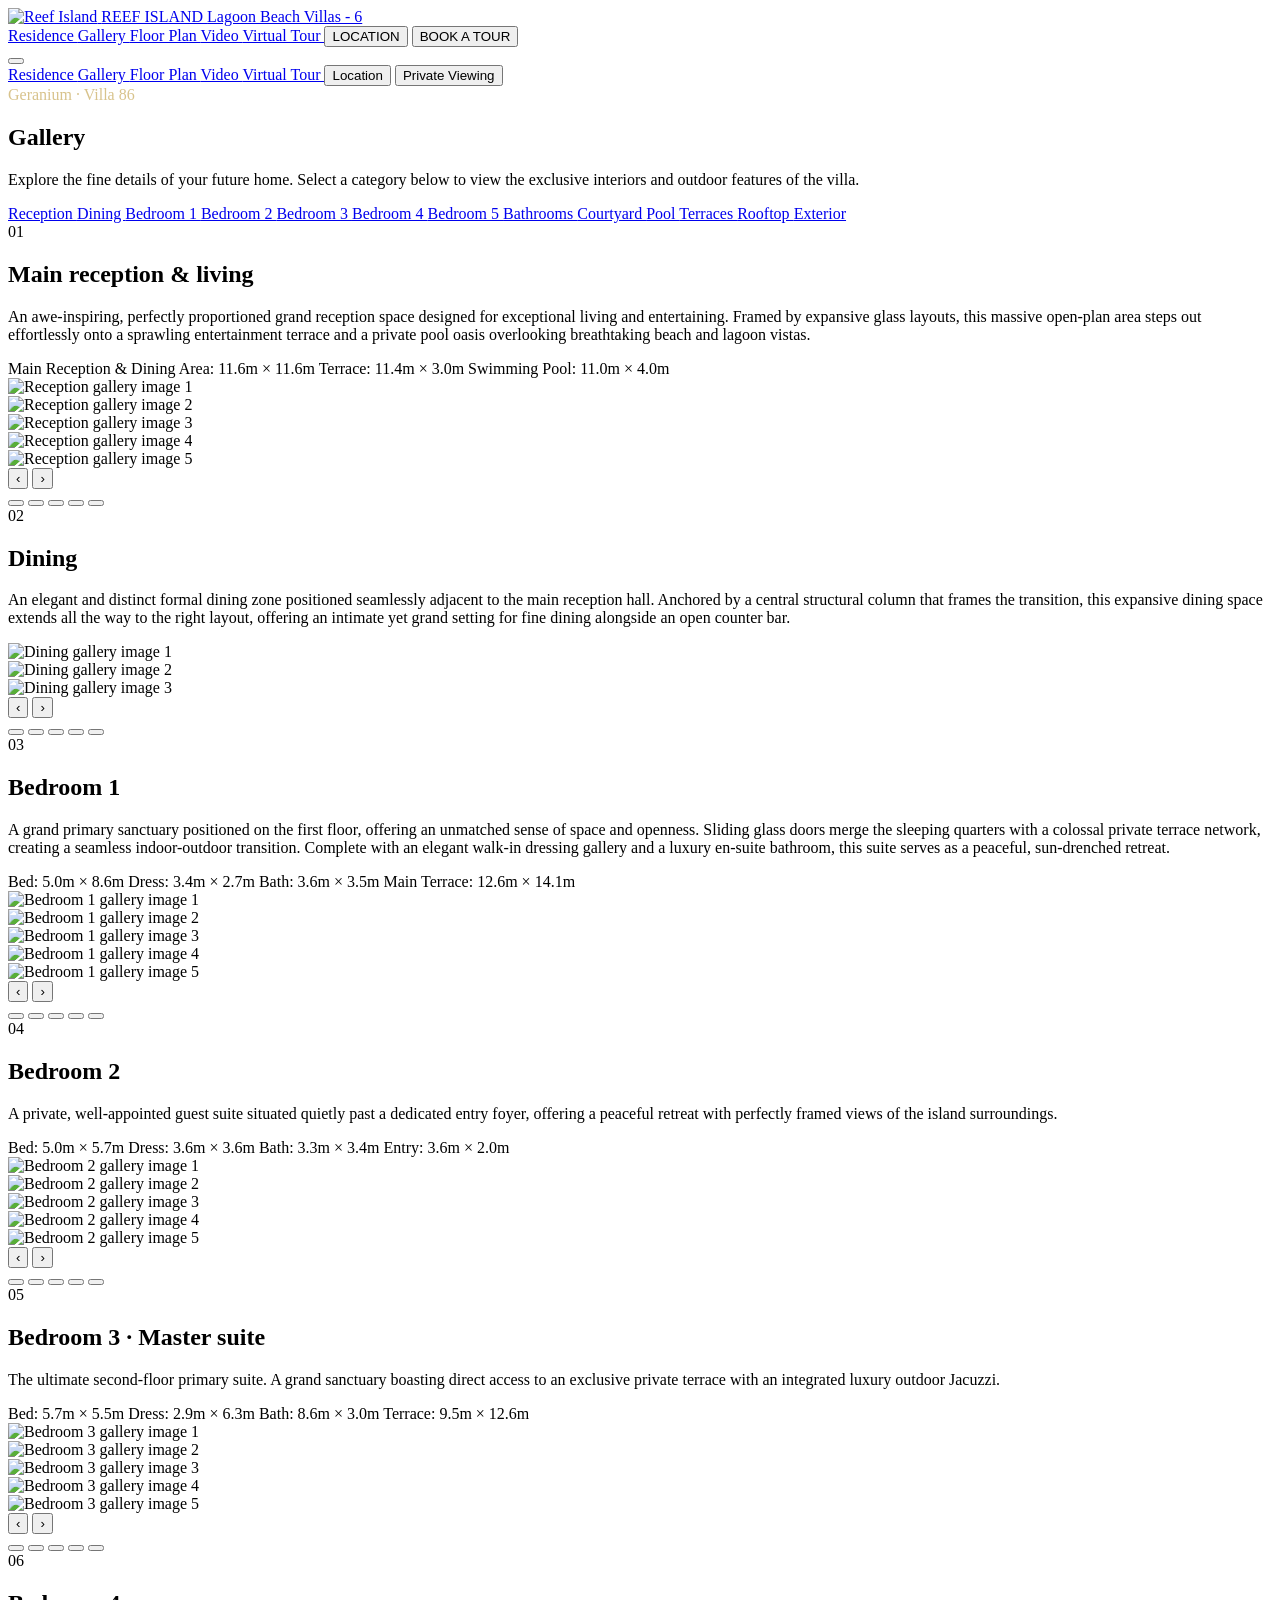
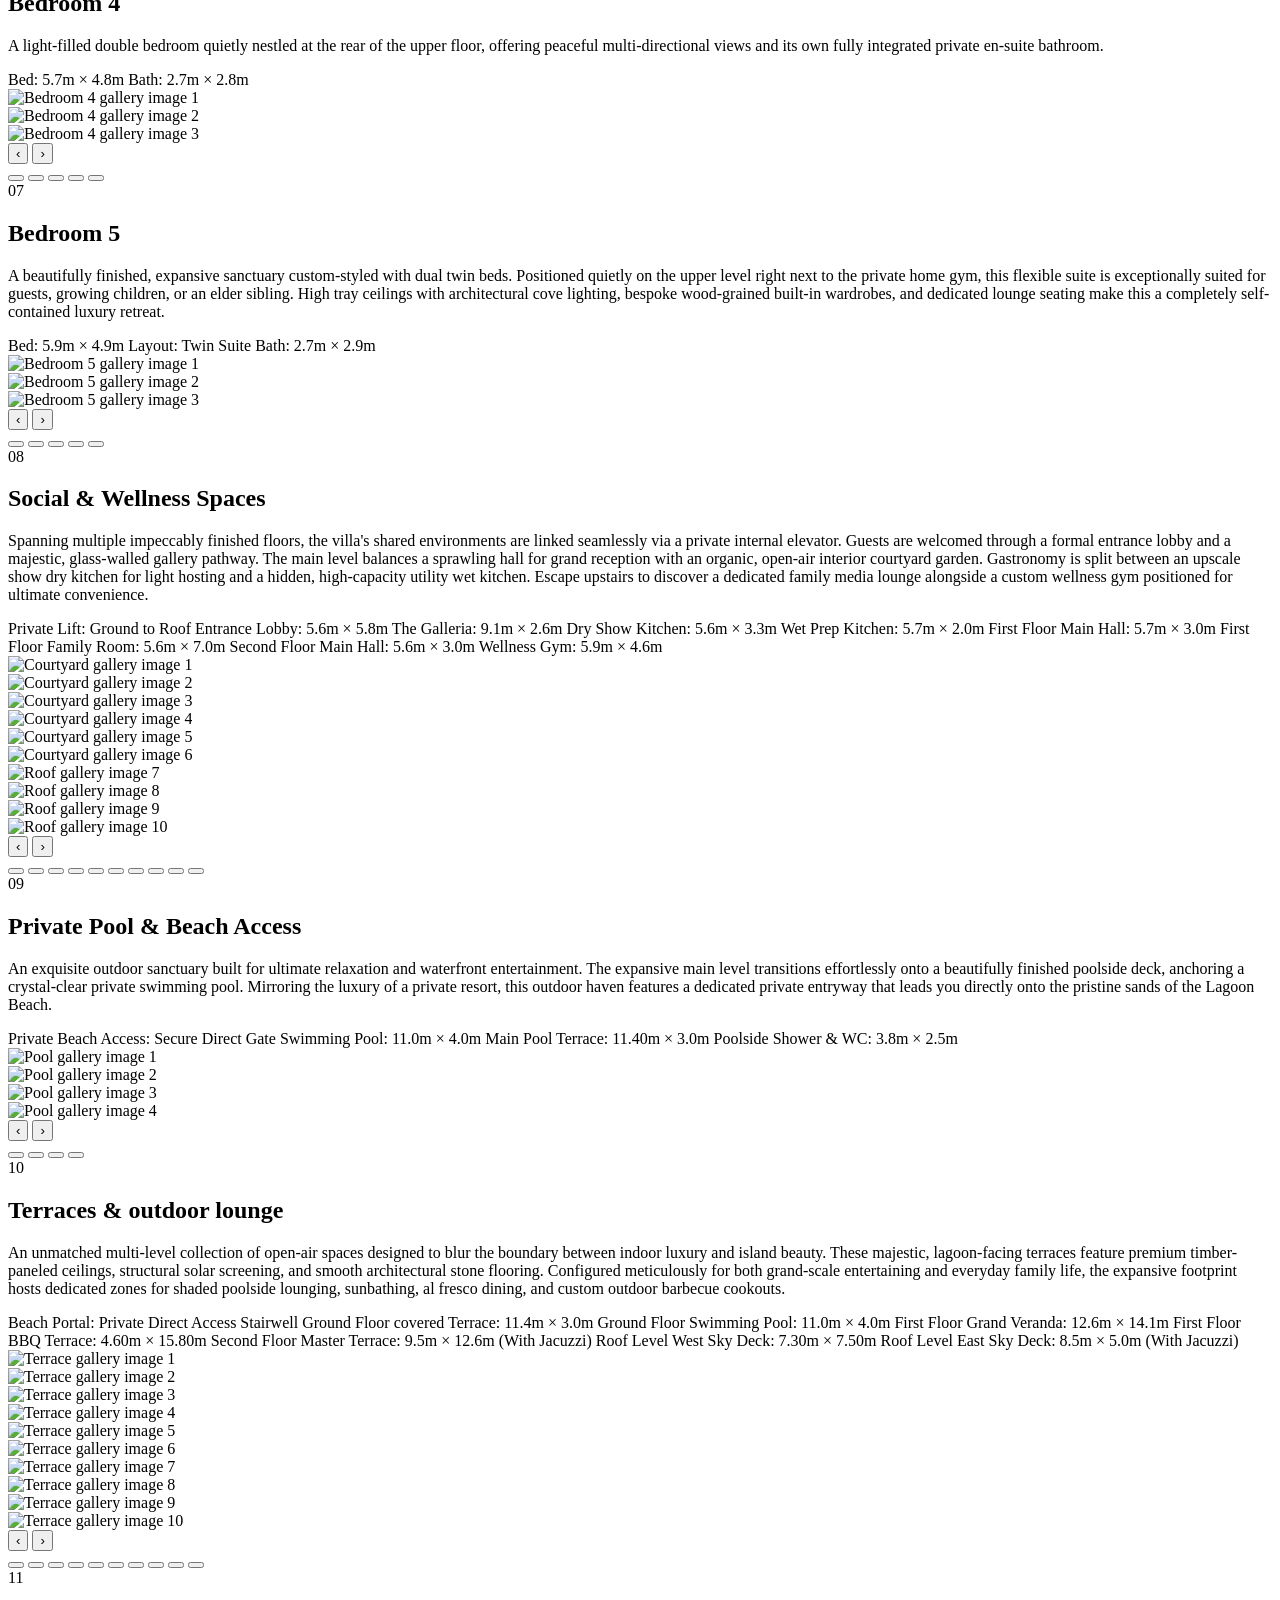
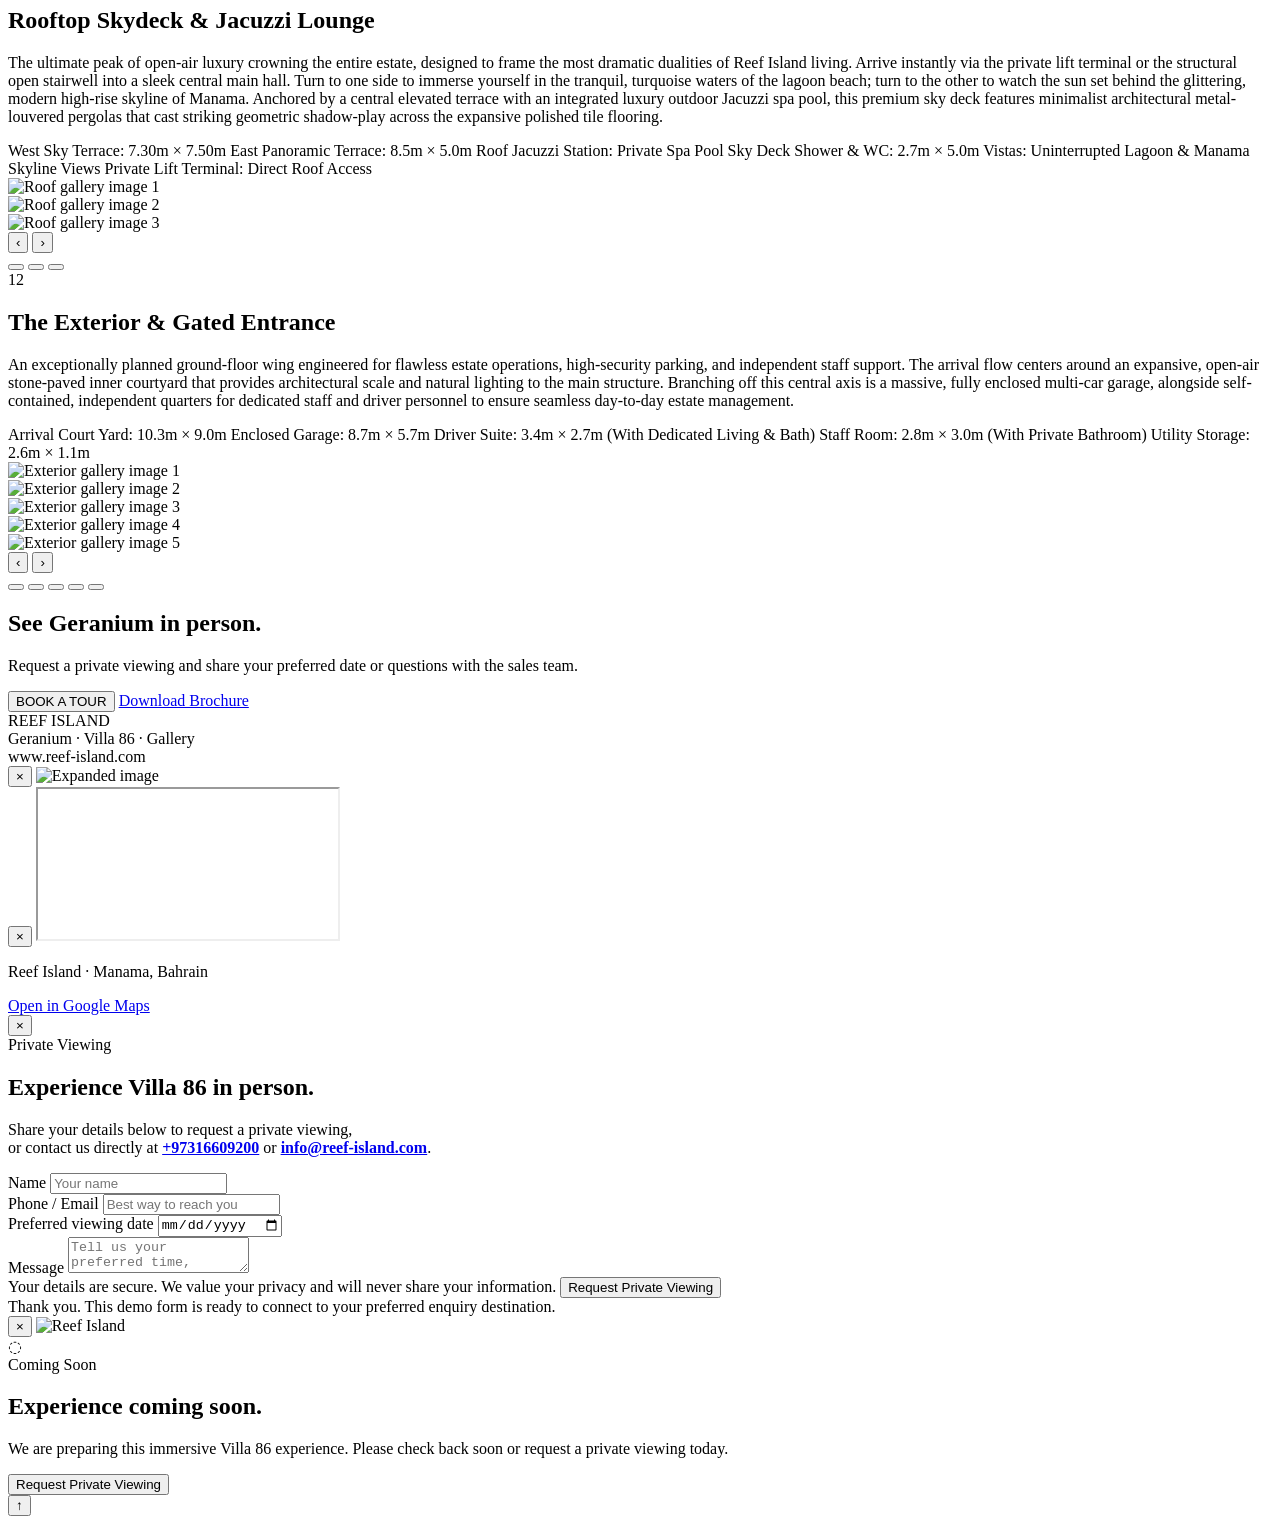
==== gallery.html @ 350c2002 "Add files via upload" ====
<!DOCTYPE html>
<html lang="en">
 <head>
  <meta charset="utf-8"/>
  <meta content="width=device-width,initial-scale=1" name="viewport"/>
  <title>
   Gallery · Geranium Villa 86
  </title>
  <meta content="Area-by-area gallery for Geranium Villa 86 at Reef Island." name="description"/>
  <link href="assets/css/styles.css" rel="stylesheet"/>
 </head>
 <body>
  <header class="nav scrolled">
   <div class="shell nav-inner">
    <a class="brand" href="index.html">
     <span class="brand-logo-wrap">
      <img alt="Reef Island" class="brand-logo" src="assets/images/reef-island-logo.png"/>
     </span>
     <span class="brand-copy">
      <span class="brand-mark">
       REEF ISLAND
      </span>
      <span class="brand-sub">
       Lagoon Beach Villas - 6
      </span>
     </span>
    </a>
    <nav class="links">
     <a class="nav-link hide-tablet" href="index.html#residence">
      Residence
     </a>
     <a class="nav-link" href="gallery.html">
      Gallery
     </a>
     <a class="nav-link hide-tablet" href="index.html#floorplans">
      Floor Plan
     </a>
     <a class="nav-link hide-mobile" data-coming-soon="" data-feature="Video" href="#">
      Video
     </a>
     <a class="nav-link hide-mobile" data-coming-soon="" data-feature="Virtual Tour" href="#">
      Virtual Tour
     </a>
     <button class="nav-link hide-tablet" data-map-open="">
     LOCATION
     </button>
     <button class="nav-cta" data-contact-open="">
      BOOK A TOUR
     </button>
    </nav>
    <button aria-controls="mobileMenu" aria-expanded="false" aria-label="Open navigation menu" class="menu-toggle" type="button">
     <span>
     </span>
     <span>
     </span>
     <span>
     </span>
    </button>
   </div>
   <div aria-hidden="true" class="mobile-menu" id="mobileMenu">
    <div class="shell mobile-menu-inner">
     <a class="mobile-menu-link" href="index.html#residence">
      Residence
     </a>
     <a class="mobile-menu-link" href="gallery.html">
      Gallery
     </a>
     <a class="mobile-menu-link" href="index.html#floorplans">
      Floor Plan
     </a>
     <a class="mobile-menu-link" data-coming-soon="" data-feature="Video" href="#">
      Video
     </a>
     <a class="mobile-menu-link" data-coming-soon="" data-feature="Virtual Tour" href="#">
      Virtual Tour
     </a>
     <button class="mobile-menu-link" data-map-open="" type="button">
      Location
     </button>
     <button class="mobile-menu-cta" data-contact-open="" type="button">
      Private Viewing
     </button> 
    </div>
   </div>
  </header>
  <main>
   <section class="subhero">
    <div class="shell">
     <div class="kicker" style="color:#d8c38c">
      Geranium · Villa 86
     </div>
     <h1>
      Gallery
     </h1>
     <p>
      Explore the fine details of your future home. Select a category below to view the exclusive interiors and outdoor features of the villa.
     </p>
     <div class="jump">
      <a href="#reception">
       Reception
      </a>
      <a href="#dining">
       Dining
      </a>
      <a href="#bedroom-1">
       Bedroom 1
      </a>
      <a href="#bedroom-2">
       Bedroom 2
      </a>
      <a href="#bedroom-3">
       Bedroom 3
      </a>
      <a href="#bedroom-4">
       Bedroom 4
      </a>
      <a href="#bedroom-5">
       Bedroom 5
      </a>
      <a href="#bathroom">
       Bathrooms
      </a>
      <a href="#courtyard">
       Courtyard
      </a>
      <a href="#pool">
       Pool
      </a>
      <a href="#terrace">
       Terraces
      </a>
      <a href="#roof">
       Rooftop
      </a>
      <a href="#exterior">
       Exterior
      </a>
     
     </div>
    </div>
   </section>
   <section class="area" id="reception">
    <div class="shell">
     <div class="area-head reveal">
      <div class="area-index">
       01
      </div>
      <div>
       <h2>
        Main reception &amp; living
       </h2>
       <p>
 An awe-inspiring, perfectly proportioned grand reception space designed for exceptional living and entertaining. Framed by expansive glass layouts, this massive open-plan area steps out effortlessly onto a sprawling entertainment terrace and a private pool oasis overlooking breathtaking beach and lagoon vistas.
      </p>
      <div class="jump2">
  <a>Main Reception & Dining Area: 11.6m × 11.6m</a>
  <a>Terrace: 11.4m × 3.0m</a>
  <a>Swimming Pool: 11.0m × 4.0m</a>
</div>
      </div>
     </div>
     <div class="gallery-slider image-slider reveal" data-autoplay="false" data-slider="">
      <div class="gallery-slider-track slider-track">
       <div class="gallery-slide slide">
        <img alt="Reception gallery image 1" data-lightbox="true" loading="lazy" src="assets/images/RL5.JPG"/>
       </div>
       <div class="gallery-slide slide">
        <img alt="Reception gallery image 2" data-lightbox="true" loading="lazy" src="assets/images/RL4.JPG"/>
       </div>
       <div class="gallery-slide slide">
        <img alt="Reception gallery image 3" data-lightbox="true" loading="lazy" src="assets/images/rec1.JPG"/>
       </div>
       <div class="gallery-slide slide">
        <img alt="Reception gallery image 4" data-lightbox="true" loading="lazy" src="assets/images/rec2.JPG"/>
       </div>
       <div class="gallery-slide slide">
        <img alt="Reception gallery image 5" data-lightbox="true" loading="lazy" src="assets/images/pool_1.JPG"/>
       </div>
      </div>
      <button aria-label="Previous image" class="slider-arrow prev" data-slider-prev="" type="button">
       ‹
      </button>
      <button aria-label="Next image" class="slider-arrow next" data-slider-next="" type="button">
       ›
      </button>
      <div class="slider-controls gallery-dots" data-slider-dots="">
       <button aria-label="Image 1" class="dot active" type="button">
       </button>
       <button aria-label="Image 2" class="dot" type="button">
       </button>
       <button aria-label="Image 3" class="dot" type="button">
       </button>
       <button aria-label="Image 4" class="dot" type="button">
       </button>
       <button aria-label="Image 5" class="dot" type="button">
       </button>
      </div>
     </div>
    </div>
   </section>
   <section class="area" id="dining">
    <div class="shell">
     <div class="area-head reveal">
      <div class="area-index">
       02
      </div>
      <div>
       <h2>
        Dining
       </h2>
       <p>
An elegant and distinct formal dining zone positioned seamlessly adjacent to the main reception hall. Anchored by a central structural column that frames the transition, this expansive dining space extends all the way to the right layout, offering an intimate yet grand setting for fine dining alongside an open counter bar.
      </p>
      </div>
     </div>
     <div class="gallery-slider image-slider reveal" data-autoplay="false" data-slider="">
      <div class="gallery-slider-track slider-track">
       <div class="gallery-slide slide">
        <img alt="Dining gallery image 1" data-lightbox="true" loading="lazy" src="assets/images/dining1.JPG"/>
       </div>
       <div class="gallery-slide slide">
        <img alt="Dining gallery image 2" data-lightbox="true" loading="lazy" src="assets/images/dining2.JPG"/>
       </div>
       <div class="gallery-slide slide">
        <img alt="Dining gallery image 3" data-lightbox="true" loading="lazy" src="assets/images/dining3.JPG"/>
       </div>
      
      </div>
      <button aria-label="Previous image" class="slider-arrow prev" data-slider-prev="" type="button">
       ‹
      </button>
      <button aria-label="Next image" class="slider-arrow next" data-slider-next="" type="button">
       ›
      </button>
      <div class="slider-controls gallery-dots" data-slider-dots="">
       <button aria-label="Image 1" class="dot active" type="button">
       </button>
       <button aria-label="Image 2" class="dot" type="button">
       </button>
       <button aria-label="Image 3" class="dot" type="button">
       </button>
       <button aria-label="Image 4" class="dot" type="button">
       </button>
       <button aria-label="Image 5" class="dot" type="button">
       </button>
      </div>
     </div>
    </div>
   </section>
   <section class="area" id="bedroom-1">
    <div class="shell">
     <div class="area-head reveal">
      <div class="area-index">
       03
      </div>
      <div>
       <h2>
        Bedroom 1
       </h2>
       <p>
A grand primary sanctuary positioned on the first floor, offering an unmatched sense of space and openness. Sliding glass doors merge the sleeping quarters with a colossal private terrace network, creating a seamless indoor-outdoor transition. Complete with an elegant walk-in dressing gallery and a luxury en-suite bathroom, this suite serves as a peaceful, sun-drenched retreat.
      </p>
      <div class="jump2">
  <a>Bed: 5.0m × 8.6m</a>
  <a>Dress: 3.4m × 2.7m</a>
  <a>Bath: 3.6m × 3.5m</a>
  <a>Main Terrace: 12.6m × 14.1m</a>
</div>
      </div>
     </div>
     <div class="gallery-slider image-slider reveal" data-autoplay="false" data-slider="">
      <div class="gallery-slider-track slider-track">
       <div class="gallery-slide slide">
        <img alt="Bedroom 1 gallery image 1" data-lightbox="true" loading="lazy" src="assets/images/bedroom01_6.JPG"/>
       </div>
       <div class="gallery-slide slide">
        <img alt="Bedroom 1 gallery image 2" data-lightbox="true" loading="lazy" src="assets/images/bedroom01_2.JPG"/>
       </div>
       <div class="gallery-slide slide">
        <img alt="Bedroom 1 gallery image 3" data-lightbox="true" loading="lazy" src="assets/images/bedroom01_3.JPG"/>
       </div>
       <div class="gallery-slide slide">
        <img alt="Bedroom 1 gallery image 4" data-lightbox="true" loading="lazy" src="assets/images/bedroom01_4.JPG"/>
       </div>
       <div class="gallery-slide slide">
        <img alt="Bedroom 1 gallery image 5" data-lightbox="true" loading="lazy" src="assets/images/bedroom01_5.JPG"/>
       </div>
      </div>
      <button aria-label="Previous image" class="slider-arrow prev" data-slider-prev="" type="button">
       ‹
      </button>
      <button aria-label="Next image" class="slider-arrow next" data-slider-next="" type="button">
       ›
      </button>
      <div class="slider-controls gallery-dots" data-slider-dots="">
       <button aria-label="Image 1" class="dot active" type="button">
       </button>
       <button aria-label="Image 2" class="dot" type="button">
       </button>
       <button aria-label="Image 3" class="dot" type="button">
       </button>
       <button aria-label="Image 4" class="dot" type="button">
       </button>
       <button aria-label="Image 5" class="dot" type="button">
       </button>
      </div>
     </div>
     <div class="note">
      <!--Gallery uses selected Villa 86 brochure photography; some images are representative of the area.-->
     </div>
    </div>
   </section>
<section class="area" id="bedroom-2">
  <div class="shell">

    <div class="area-head reveal">
      <div class="area-index">
        04
      </div>

      <div>
        <h2>Bedroom 2</h2>

        <p>
          A private, well-appointed guest suite situated quietly past a dedicated
          entry foyer, offering a peaceful retreat with perfectly framed views of
          the island surroundings.
        </p>

        <div class="jump2">
          <a>Bed: 5.0m × 5.7m</a>
          <a>Dress: 3.6m × 3.6m</a>
          <a>Bath: 3.3m × 3.4m</a>
          <a>Entry: 3.6m × 2.0m</a>
        </div>
      </div>
    </div>

    <div
      class="gallery-slider image-slider reveal"
      data-autoplay="false"
      data-slider=""
    >
      <div class="gallery-slider-track slider-track">

        <div class="gallery-slide slide">
          <img
            alt="Bedroom 2 gallery image 1"
            data-lightbox="true"
            loading="lazy"
            src="assets/images/bedroom02_2.JPG"
          />
        </div>

        <div class="gallery-slide slide">
          <img
            alt="Bedroom 2 gallery image 2"
            data-lightbox="true"
            loading="lazy"
            src="assets/images/bedroom02_3.JPG"
          />
        </div>

        <div class="gallery-slide slide">
          <img
            alt="Bedroom 2 gallery image 3"
            data-lightbox="true"
            loading="lazy"
            src="assets/images/bedroom02_1.JPG"
          />
        </div>

        <div class="gallery-slide slide">
          <img
            alt="Bedroom 2 gallery image 4"
            data-lightbox="true"
            loading="lazy"
            src="assets/images/bedroom02_4.JPG"
          />
        </div>

        <div class="gallery-slide slide">
          <img
            alt="Bedroom 2 gallery image 5"
            data-lightbox="true"
            loading="lazy"
            src="assets/images/bedroom02_5.JPG"
          />
        </div>

      </div>

      <button
        aria-label="Previous image"
        class="slider-arrow prev"
        data-slider-prev=""
        type="button"
      >
        ‹
      </button>

      <button
        aria-label="Next image"
        class="slider-arrow next"
        data-slider-next=""
        type="button"
      >
        ›
      </button>

      <div class="slider-controls gallery-dots" data-slider-dots="">
        <button aria-label="Image 1" class="dot active" type="button"></button>
        <button aria-label="Image 2" class="dot" type="button"></button>
        <button aria-label="Image 3" class="dot" type="button"></button>
        <button aria-label="Image 4" class="dot" type="button"></button>
        <button aria-label="Image 5" class="dot" type="button"></button>
      </div>
    </div>

    <div class="note">
      <!-- Gallery uses selected Villa 86 brochure photography; some images are representative of the area. -->
    </div>

  </div>
</section>
   <section class="area" id="bedroom-3">
    <div class="shell">
     <div class="area-head reveal">
      <div class="area-index">
       05
      </div>
      <div>
       <h2>
        Bedroom 3 · Master suite
       </h2>
       <p>
        The ultimate second-floor primary suite. A grand sanctuary boasting direct access to an exclusive private terrace with an integrated luxury outdoor Jacuzzi.
       </p>
       <div class="jump2">
  <a>Bed: 5.7m × 5.5m</a>
  <a>Dress: 2.9m × 6.3m</a>
  <a>Bath: 8.6m × 3.0m</a>
  <a>Terrace: 9.5m × 12.6m</a>
</div>
      </div>
     </div>
     <div class="gallery-slider image-slider reveal" data-autoplay="false" data-slider="">
      <div class="gallery-slider-track slider-track">
       <div class="gallery-slide slide">
        <img alt="Bedroom 3 gallery image 1" data-lightbox="true" loading="lazy" src="assets/images/bedroom03_1.JPG"/>
       </div>
       <div class="gallery-slide slide">
        <img alt="Bedroom 3 gallery image 2" data-lightbox="true" loading="lazy" src="assets/images/bedroom03_2.JPG"/>
       </div>
       <div class="gallery-slide slide">
        <img alt="Bedroom 3 gallery image 3" data-lightbox="true" loading="lazy" src="assets/images/bedroom03_3.JPG"/>
       </div>
       <div class="gallery-slide slide">
        <img alt="Bedroom 3 gallery image 4" data-lightbox="true" loading="lazy" src="assets/images/bedroom03_4.JPG"/>
       </div>
       <div class="gallery-slide slide">
        <img alt="Bedroom 3 gallery image 5" data-lightbox="true" loading="lazy" src="assets/images/bedroom03_5.JPG"/>
       </div>
      </div>
      <button aria-label="Previous image" class="slider-arrow prev" data-slider-prev="" type="button">
       ‹
      </button>
      <button aria-label="Next image" class="slider-arrow next" data-slider-next="" type="button">
       ›
      </button>
      <div class="slider-controls gallery-dots" data-slider-dots="">
       <button aria-label="Image 1" class="dot active" type="button">
       </button>
       <button aria-label="Image 2" class="dot" type="button">
       </button>
       <button aria-label="Image 3" class="dot" type="button">
       </button>
       <button aria-label="Image 4" class="dot" type="button">
       </button>
       <button aria-label="Image 5" class="dot" type="button">
       </button>
      </div>
     </div>
    </div>
   </section>
   <section class="area" id="bedroom-4">
    <div class="shell">
     <div class="area-head reveal">
      <div class="area-index">
       06
      </div>
      <div>
       <h2>
        Bedroom 4
       </h2>
       <p>
A light-filled double bedroom quietly nestled at the rear of the upper floor, offering peaceful multi-directional views and its own fully integrated private en-suite bathroom.
       </p>
       <div class="jump2">
  <a>Bed: 5.7m × 4.8m</a>
  <a>Bath: 2.7m × 2.8m</a>
</div>

      </div>
     </div>
     <div class="gallery-slider image-slider reveal" data-autoplay="false" data-slider="">
      <div class="gallery-slider-track slider-track">
       <div class="gallery-slide slide">
        <img alt="Bedroom 4 gallery image 1" data-lightbox="true" loading="lazy" src="assets/images/bedroom04_1.JPG"/>
       </div>
       <div class="gallery-slide slide">
        <img alt="Bedroom 4 gallery image 2" data-lightbox="true" loading="lazy" src="assets/images/bedroom04_2.JPG"/>
       </div>
       <div class="gallery-slide slide">
        <img alt="Bedroom 4 gallery image 3" data-lightbox="true" loading="lazy" src="assets/images/bedroom04_3.JPG"/>
       </div>
      </div>
      <button aria-label="Previous image" class="slider-arrow prev" data-slider-prev="" type="button">
       ‹
      </button>
      <button aria-label="Next image" class="slider-arrow next" data-slider-next="" type="button">
       ›
      </button>
      <div class="slider-controls gallery-dots" data-slider-dots="">
       <button aria-label="Image 1" class="dot active" type="button">
       </button>
       <button aria-label="Image 2" class="dot" type="button">
       </button>
       <button aria-label="Image 3" class="dot" type="button">
       </button>
       <button aria-label="Image 4" class="dot" type="button">
       </button>
       <button aria-label="Image 5" class="dot" type="button">
       </button>
      </div>
     </div>
     <div class="note">
      <!-- Gallery uses selected Villa 86 brochure photography; some images are representative of the area. -->
     </div>
    </div>
   </section>
   <section class="area" id="bedroom-5">
    <div class="shell">
     <div class="area-head reveal">
      <div class="area-index">
       07
      </div>
      <div>
       <h2>
        Bedroom 5
       </h2>
       <p>
A beautifully finished, expansive sanctuary custom-styled with dual twin beds. Positioned quietly on the upper level right next to the private home gym, this flexible suite is exceptionally suited for guests, growing children, or an elder sibling. High tray ceilings with architectural cove lighting, bespoke wood-grained built-in wardrobes, and dedicated lounge seating make this a completely self-contained luxury retreat.
       </p>
 <div class="jump2">
  <a>Bed: 5.9m × 4.9m</a>
  <a>Layout: Twin Suite</a>
  <a>Bath: 2.7m × 2.9m</a>
</div>
      </div>
     </div>
     <div class="gallery-slider image-slider reveal" data-autoplay="false" data-slider="">
      <div class="gallery-slider-track slider-track">
       <div class="gallery-slide slide">
        <img alt="Bedroom 5 gallery image 1" data-lightbox="true" loading="lazy" src="assets/images/bedroom05_2.JPG"/>
       </div>
       <div class="gallery-slide slide">
        <img alt="Bedroom 5 gallery image 2" data-lightbox="true" loading="lazy" src="assets/images/bedroom05_3.JPG"/>
       </div>
       <div class="gallery-slide slide">
        <img alt="Bedroom 5 gallery image 3" data-lightbox="true" loading="lazy" src="assets/images/bedroom05_1.JPG"/>
       </div>
     
      </div>
      <button aria-label="Previous image" class="slider-arrow prev" data-slider-prev="" type="button">
       ‹
      </button>
      <button aria-label="Next image" class="slider-arrow next" data-slider-next="" type="button">
       ›
      </button>
      <div class="slider-controls gallery-dots" data-slider-dots="">
       <button aria-label="Image 1" class="dot active" type="button">
       </button>
       <button aria-label="Image 2" class="dot" type="button">
       </button>
       <button aria-label="Image 3" class="dot" type="button">
       </button>
       <button aria-label="Image 4" class="dot" type="button">
       </button>
       <button aria-label="Image 5" class="dot" type="button">
       </button>
      </div>
     </div>
     <div class="note">
     <!-- Gallery uses selected Villa 86 brochure photography; some images are representative of the area. -->
     </div>
    </div>
   </section>

   <section class="area" id="common-areas">
    <div class="shell">
     <div class="area-head reveal">
      <div class="area-index">
       08
      </div>
      <div>
       <h2>
        Social & Wellness Spaces
       </h2>
       <p>
    Spanning multiple impeccably finished floors, the villa's shared environments are linked seamlessly via a private internal elevator. Guests are welcomed through a formal entrance lobby and a majestic, glass-walled gallery pathway. The main level balances a sprawling hall for grand reception with an organic, open-air interior courtyard garden. Gastronomy is split between an upscale show dry kitchen for light hosting and a hidden, high-capacity utility wet kitchen. Escape upstairs to discover a dedicated family media lounge alongside a custom wellness gym positioned for ultimate convenience.
       </p>
        <div class="jump2">
    <a>Private Lift: Ground to Roof</a>
    <a>Entrance Lobby: 5.6m × 5.8m</a>
    <a>The Galleria: 9.1m × 2.6m</a>
    <a>Dry Show Kitchen: 5.6m × 3.3m</a>
    <a>Wet Prep Kitchen: 5.7m × 2.0m</a>
    <a>First Floor Main Hall: 5.7m × 3.0m</a>
    <a>First Floor Family Room: 5.6m × 7.0m</a>
    <a>Second Floor Main Hall: 5.6m × 3.0m</a>
    <a>Wellness Gym: 5.9m × 4.6m</a>
  </div>
      </div>
     </div>
     <div class="gallery-slider image-slider reveal" data-autoplay="false" data-slider="">
      <div class="gallery-slider-track slider-track">
       <div class="gallery-slide slide">
        <img alt="Courtyard gallery image 1" data-lightbox="true" loading="lazy" src="assets/images/entrance.JPG"/>
       </div>
       <div class="gallery-slide slide">
        <img alt="Courtyard gallery image 2" data-lightbox="true" loading="lazy" src="assets/images/lobby.JPG"/>
       </div>
       <div class="gallery-slide slide">
        <img alt="Courtyard gallery image 3" data-lightbox="true" loading="lazy" src="assets/images/galleria.JPG"/>
       </div>
       <div class="gallery-slide slide">
        <img alt="Courtyard gallery image 4" data-lightbox="true" loading="lazy" src="assets/images/indoor courtyard.jpg"/>
       </div>
       <div class="gallery-slide slide">
        <img alt="Courtyard gallery image 5" data-lightbox="true" loading="lazy" src="assets/images/dry kitchen.JPG"/>
       </div>
        <div class="gallery-slide slide">
        <img alt="Courtyard gallery image 6" data-lightbox="true" loading="lazy" src="assets/images/elevator.JPG"/>
       </div>
            <div class="gallery-slide slide">
        <img alt="Roof gallery image 7" data-lightbox="true" loading="lazy" src="assets/images/wet kitchen.JPG"/>
       </div>
       <div class="gallery-slide slide">
        <img alt="Roof gallery image 8" data-lightbox="true" loading="lazy" src="assets/images/hall.JPG"/>
       </div>
         <div class="gallery-slide slide">
        <img alt="Roof gallery image 9" data-lightbox="true" loading="lazy" src="assets/images/family room.JPG"/>
       </div>
       <div class="gallery-slide slide">
        <img alt="Roof gallery image 10" data-lightbox="true" loading="lazy" src="assets/images/gym.jpg"/>
       </div>
      </div>
      <button aria-label="Previous image" class="slider-arrow prev" data-slider-prev="" type="button">
       ‹
      </button>
      <button aria-label="Next image" class="slider-arrow next" data-slider-next="" type="button">
       ›
      </button>
      <div class="slider-controls gallery-dots" data-slider-dots="">
       <button aria-label="Image 1" class="dot active" type="button">
       </button>
       <button aria-label="Image 2" class="dot" type="button">
       </button>
       <button aria-label="Image 3" class="dot" type="button">
       </button>
       <button aria-label="Image 4" class="dot" type="button">
       </button>
       <button aria-label="Image 5" class="dot" type="button">
       </button>
            <button aria-label="Image 6" class="dot" type="button">
       </button>
            <button aria-label="Image 7" class="dot" type="button">
       </button>
            <button aria-label="Image 8" class="dot" type="button">
       </button>
            <button aria-label="Image 9" class="dot" type="button">
       </button>
              <button aria-label="Image 10" class="dot" type="button">
       </button>

      </div>
     </div>
    </div>
   </section>
  <section class="area" id="pool">
  <div class="shell">

    <div class="area-head reveal">
      <div class="area-index">
        09
      </div>

      <div>
        <h2>Private Pool &amp; Beach Access</h2>

        <p>
          An exquisite outdoor sanctuary built for ultimate relaxation and
          waterfront entertainment. The expansive main level transitions
          effortlessly onto a beautifully finished poolside deck, anchoring a
          crystal-clear private swimming pool. Mirroring the luxury of a private
          resort, this outdoor haven features a dedicated private entryway that
          leads you directly onto the pristine sands of the Lagoon Beach.
        </p>

        <div class="jump2">
          <a>Private Beach Access: Secure Direct Gate</a>
          <a>Swimming Pool: 11.0m × 4.0m</a>
          <a>Main Pool Terrace: 11.40m × 3.0m</a>
          <a>Poolside Shower &amp; WC: 3.8m × 2.5m</a>
        </div>
      </div>
    </div>

    <div
      class="gallery-slider image-slider reveal"
      data-autoplay="false"
      data-slider=""
    >
      <div class="gallery-slider-track slider-track">

        <div class="gallery-slide slide">
          <img
            alt="Pool gallery image 1"
            data-lightbox="true"
            loading="lazy"
            src="assets/images/pool_4.JPG"
          />
        </div>

        <div class="gallery-slide slide">
          <img
            alt="Pool gallery image 2"
            data-lightbox="true"
            loading="lazy"
            src="assets/images/pool_3.JPG"
          />
        </div>

        <div class="gallery-slide slide">
          <img
            alt="Pool gallery image 3"
            data-lightbox="true"
            loading="lazy"
            src="assets/images/pool_2.JPG"
          />
        </div>

        <div class="gallery-slide slide">
          <img
            alt="Pool gallery image 4"
            data-lightbox="true"
            loading="lazy"
            src="assets/images/pool_1.JPG"
          />
        </div>

      </div>

      <button
        aria-label="Previous image"
        class="slider-arrow prev"
        data-slider-prev=""
        type="button"
      >
        ‹
      </button>

      <button
        aria-label="Next image"
        class="slider-arrow next"
        data-slider-next=""
        type="button"
      >
        ›
      </button>

      <div class="slider-controls gallery-dots" data-slider-dots="">
        <button aria-label="Image 1" class="dot active" type="button"></button>
        <button aria-label="Image 2" class="dot" type="button"></button>
        <button aria-label="Image 3" class="dot" type="button"></button>
        <button aria-label="Image 4" class="dot" type="button"></button>
      </div>
    </div>

  </div>
</section>
   <section class="area" id="terrace">
    <div class="shell">
     <div class="area-head reveal">
      <div class="area-index">
       10
      </div>
      <div>
       <h2>
        Terraces &amp; outdoor lounge
       </h2>
       <p>
    An unmatched multi-level collection of open-air spaces designed to blur the boundary between indoor luxury and island beauty. These majestic, lagoon-facing terraces feature premium timber-paneled ceilings, structural solar screening, and smooth architectural stone flooring. Configured meticulously for both grand-scale entertaining and everyday family life, the expansive footprint hosts dedicated zones for shaded poolside lounging, sunbathing, al fresco dining, and custom outdoor barbecue cookouts.
       </p>
       <div class="jump2">
     <a>Beach Portal: Private Direct Access Stairwell</a>
        <a>Ground Floor covered Terrace: 11.4m × 3.0m</a>
    <a>Ground Floor Swimming Pool: 11.0m × 4.0m</a>
    <a>First Floor Grand Veranda: 12.6m × 14.1m</a>
    <a>First Floor BBQ Terrace: 4.60m × 15.80m</a>
    <a>Second Floor Master Terrace: 9.5m × 12.6m (With Jacuzzi)</a>
    <a>Roof Level West Sky Deck: 7.30m × 7.50m</a>
    <a>Roof Level East Sky Deck: 8.5m × 5.0m (With Jacuzzi)</a>
   
  </div>
      </div>
     </div>
     <div class="gallery-slider image-slider reveal" data-autoplay="false" data-slider="">
      <div class="gallery-slider-track slider-track">
       <div class="gallery-slide slide">
        <img alt="Terrace gallery image 1" data-lightbox="true" loading="lazy" src="assets/images/terrace1.JPG"/>
       </div>
       <div class="gallery-slide slide">
        <img alt="Terrace gallery image 2" data-lightbox="true" loading="lazy" src="assets/images/terrace2.JPG"/>
       </div>
       <div class="gallery-slide slide">
        <img alt="Terrace gallery image 3" data-lightbox="true" loading="lazy" src="assets/images/terrace3.JPG"/>
       </div>
       <div class="gallery-slide slide">
        <img alt="Terrace gallery image 4" data-lightbox="true" loading="lazy" src="assets/images/terrace4.JPG"/>
       </div>
       <div class="gallery-slide slide">
        <img alt="Terrace gallery image 5" data-lightbox="true" loading="lazy" src="assets/images/terrace5.JPG"/>
       </div>
         <div class="gallery-slide slide">
        <img alt="Terrace gallery image 6" data-lightbox="true" loading="lazy" src="assets/images/terrace6.JPG"/>
       </div>
       <div class="gallery-slide slide">
        <img alt="Terrace gallery image 7" data-lightbox="true" loading="lazy" src="assets/images/terrace7.JPG"/>
       </div>
       <div class="gallery-slide slide">
        <img alt="Terrace gallery image 8" data-lightbox="true" loading="lazy" src="assets/images/terrace8.JPG"/>
       </div>
       <div class="gallery-slide slide">
        <img alt="Terrace gallery image 9" data-lightbox="true" loading="lazy" src="assets/images/terrace9.JPG"/>
       </div>
       <div class="gallery-slide slide">
        <img alt="Terrace gallery image 10" data-lightbox="true" loading="lazy" src="assets/images/terrace10.JPG"/>
       </div>
      </div>
      <button aria-label="Previous image" class="slider-arrow prev" data-slider-prev="" type="button">
       ‹
      </button>
      <button aria-label="Next image" class="slider-arrow next" data-slider-next="" type="button">
       ›
      </button>
      <div class="slider-controls gallery-dots" data-slider-dots="">
       <button aria-label="Image 1" class="dot active" type="button">
       </button>
       <button aria-label="Image 2" class="dot" type="button">
       </button>
       <button aria-label="Image 3" class="dot" type="button">
       </button>
       <button aria-label="Image 4" class="dot" type="button">
       </button>
       <button aria-label="Image 5" class="dot" type="button">
       </button>
              <button aria-label="Image 6" class="dot active" type="button">
       </button>
       <button aria-label="Image 7" class="dot" type="button">
       </button>
       <button aria-label="Image 8" class="dot" type="button">
       </button>
       <button aria-label="Image 9" class="dot" type="button">
       </button>
       <button aria-label="Image 10" class="dot" type="button">
       </button>
      </div>
     </div>
    </div>
   </section>
   <section class="area" id="roof">
    <div class="shell">
     <div class="area-head reveal">
      <div class="area-index">
       11
      </div>
      <div>
       <h2>
        Rooftop Skydeck &amp; Jacuzzi Lounge
       </h2>
       <p>
    The ultimate peak of open-air luxury crowning the entire estate, designed to frame the most dramatic dualities of Reef Island living. Arrive instantly via the private lift terminal or the structural open stairwell into a sleek central main hall. Turn to one side to immerse yourself in the tranquil, turquoise waters of the lagoon beach; turn to the other to watch the sun set behind the glittering, modern high-rise skyline of Manama. Anchored by a central elevated terrace with an integrated luxury outdoor Jacuzzi spa pool, this premium sky deck features minimalist architectural metal-louvered pergolas that cast striking geometric shadow-play across the expansive polished tile flooring.
       </p>
         <div class="jump2">
    
    <a>West Sky Terrace: 7.30m × 7.50m</a>
    <a>East Panoramic Terrace: 8.5m × 5.0m</a>
    <a>Roof Jacuzzi Station: Private Spa Pool</a>
    <a>Sky Deck Shower & WC: 2.7m × 5.0m</a>
    <a>Vistas: Uninterrupted Lagoon & Manama Skyline Views</a>
    <a>Private Lift Terminal: Direct Roof Access</a>
  </div>
      </div>
     </div>
     <div class="gallery-slider image-slider reveal" data-autoplay="false" data-slider="">
      <div class="gallery-slider-track slider-track">
       <div class="gallery-slide slide">
        <img alt="Roof gallery image 1" data-lightbox="true" loading="lazy" src="assets/images/rooftop4.JPG"/>
       </div>
       <div class="gallery-slide slide">
        <img alt="Roof gallery image 2" data-lightbox="true" loading="lazy" src="assets/images/rooftop3.JPG"/>
       </div>
       <div class="gallery-slide slide">
        <img alt="Roof gallery image 3" data-lightbox="true" loading="lazy" src="assets/images/rooftop2.JPG"/>
       </div>
      </div>
      <button aria-label="Previous image" class="slider-arrow prev" data-slider-prev="" type="button">
       ‹
      </button>
      <button aria-label="Next image" class="slider-arrow next" data-slider-next="" type="button">
       ›
      </button>
      <div class="slider-controls gallery-dots" data-slider-dots="">
       <button aria-label="Image 1" class="dot active" type="button">
       </button>
       <button aria-label="Image 2" class="dot" type="button">
       </button>
       <button aria-label="Image 3" class="dot" type="button">
       </button>
       
      </div>
     </div>
    </div>
   </section>
   <section class="area" id="exterior">
  <div class="shell">

    <div class="area-head reveal">
      <div class="area-index">
        12
      </div>

      <div>
        <h2>The Exterior &amp; Gated Entrance</h2>

        <p>
          An exceptionally planned ground-floor wing engineered for flawless
          estate operations, high-security parking, and independent staff
          support. The arrival flow centers around an expansive, open-air
          stone-paved inner courtyard that provides architectural scale and
          natural lighting to the main structure. Branching off this central
          axis is a massive, fully enclosed multi-car garage, alongside
          self-contained, independent quarters for dedicated staff and driver
          personnel to ensure seamless day-to-day estate management.
        </p>

        <div class="jump2">
          <a>Arrival Court Yard: 10.3m × 9.0m</a>
          <a>Enclosed Garage: 8.7m × 5.7m</a>
          <a>Driver Suite: 3.4m × 2.7m (With Dedicated Living &amp; Bath)</a>
          <a>Staff Room: 2.8m × 3.0m (With Private Bathroom)</a>
          <a>Utility Storage: 2.6m × 1.1m</a>
        </div>
      </div>
    </div>

    <div
      class="gallery-slider image-slider reveal"
      data-autoplay="false"
      data-slider=""
    >
      <div class="gallery-slider-track slider-track">

        <div class="gallery-slide slide">
          <img
            alt="Exterior gallery image 1"
            data-lightbox="true"
            loading="lazy"
            src="assets/images/ext3.JPG"
          />
        </div>

        <div class="gallery-slide slide">
          <img
            alt="Exterior gallery image 2"
            data-lightbox="true"
            loading="lazy"
            src="assets/images/ext2.JPG"
          />
        </div>

        <div class="gallery-slide slide">
          <img
            alt="Exterior gallery image 3"
            data-lightbox="true"
            loading="lazy"
            src="assets/images/ext1.JPG"
          />
        </div>

        <div class="gallery-slide slide">
          <img
            alt="Exterior gallery image 4"
            data-lightbox="true"
            loading="lazy"
            src="assets/images/v862.JPG"
          />
        </div>

        <div class="gallery-slide slide">
          <img
            alt="Exterior gallery image 5"
            data-lightbox="true"
            loading="lazy"
            src="assets/images/v86.jpg"
          />
        </div>

      </div>

      <button
        aria-label="Previous image"
        class="slider-arrow prev"
        data-slider-prev=""
        type="button"
      >
        ‹
      </button>

      <button
        aria-label="Next image"
        class="slider-arrow next"
        data-slider-next=""
        type="button"
      >
        ›
      </button>

      <div class="slider-controls gallery-dots" data-slider-dots="">
        <button aria-label="Image 1" class="dot active" type="button"></button>
        <button aria-label="Image 2" class="dot" type="button"></button>
        <button aria-label="Image 3" class="dot" type="button"></button>
        <button aria-label="Image 4" class="dot" type="button"></button>
        <button aria-label="Image 5" class="dot" type="button"></button>
      </div>
    </div>

  </div>
</section>
   <section class="cta" style="--cta-bg:url('assets/images/v86.JPG')">
    <div class="shell">
     <h2>
      See Geranium in person.
     </h2>
     <p>
      Request a private viewing and share your preferred date or questions with the sales team.
     </p>
     <button class="btn btn-light" data-contact-open="">
      BOOK A TOUR
     </button>     <a class="btn btn-download" download="Reef-Island-Geranium-Villa-86-Brochure.pdf" href="assets/docs/reef-island-geranium-villa-86-brochure.pdf">
       Download Brochure
      </a>
    </div>
   </section>
  </main>
  <footer>
   <div class="shell footer-inner">
    <div class="footer-brand">
     REEF ISLAND
    </div>
    <div>
     Geranium · Villa 86 · Gallery
    </div>
    <div>
     www.reef-island.com
    </div>
   </div>
  </footer>
  <div aria-hidden="true" class="modal" id="lightboxModal">
   <div class="modal-card lightbox-card">
    <button aria-label="Close" class="modal-close" data-close-modal="">
     ×
    </button>
    <img alt="Expanded image" id="lightboxImage" src=""/>
   </div>
  </div>
  <div aria-hidden="true" class="modal" id="mapModal">
   <div class="modal-card map-card">
    <button aria-label="Close" class="modal-close" data-close-modal="">
     ×
    </button>
    <iframe data-map-fallback="https://www.google.com/maps?q=Reef%20Island%20Bahrain&amp;output=embed" loading="lazy" referrerpolicy="no-referrer-when-downgrade" src="https://maps.app.goo.gl/NFW3L3enM2Nc2uzt6" title="Reef Island on Google Maps">
    </iframe>
    <div class="map-actions">
     <p>
      Reef Island · Manama, Bahrain
     </p>
     <a class="btn btn-dark" href="https://maps.app.goo.gl/NFW3L3enM2Nc2uzt6" rel="noopener" target="_blank">
      Open in Google Maps
     </a>
    </div>
   </div>
  </div>
  <div aria-hidden="true" class="modal" id="contactModal">
   <div class="modal-card contact-card">
    <button aria-label="Close" class="modal-close" data-close-modal="">
     ×
    </button>
    <div class="kicker">
     Private Viewing
    </div>
    <h2>
     Experience Villa 86 in person.
    </h2>
   <p>
  Share your details below to request a private viewing,<br> 
  or contact us directly at <strong><a href="tel:+97316609200">+97316609200</a></strong> or <strong><a href="mailto:info@reef-island.com">info@reef-island.com</a></strong>.
</p>

    <form action="#" id="viewingForm" method="post">
     <div class="form-grid">
      <div class="field">
       <label for="name">
        Name
       </label>
       <input id="name" name="name" placeholder="Your name" required=""/>
      </div>
      <div class="field">
       <label for="contact">
        Phone / Email
       </label>
       <input id="contact" name="contact" placeholder="Best way to reach you" required=""/>
      </div>
      <div class="field full">
       <label for="date">
        Preferred viewing date
       </label>
       <input id="date" name="date" type="date"/>
      </div>
      <div class="field full">
       <label for="message">
        Message
       </label>
       <textarea id="message" name="message" placeholder="Tell us your preferred time, questions, or special requests."></textarea>
      </div>
     </div>
     <div class="form-actions">
      <span class="form-note">
       Your details are secure. We value your privacy and will never share your information.
      </span>
      <button class="btn btn-dark" type="submit">
       Request Private Viewing
      </button>
     </div>
     <div class="toast" id="formToast">
      Thank you. This demo form is ready to connect to your preferred enquiry destination.
     </div>
    </form>
   </div>
  </div>
  <div aria-hidden="true" class="modal" id="comingSoonModal">
   <div class="modal-card coming-card">
    <button aria-label="Close" class="modal-close" data-close-modal="">
     ×
    </button>
    <img alt="Reef Island" class="logo-watermark" src="assets/images/reef-island-logo.png"/>
    <div class="coming-icon">
     ◌
    </div>
    <div class="kicker">
     Coming Soon
    </div>
    <h2 id="comingSoonTitle">
     Experience coming soon.
    </h2>
    <p>
     We are preparing this immersive Villa 86 experience. Please check back soon or request a private viewing today.
    </p>
    <button class="btn btn-dark" data-contact-open="">
     Request Private Viewing
    </button>
   </div>
  </div>
  <script src="assets/js/main.js">
  </script>
  <button aria-label="Back to top" class="back-to-top" id="backToTop" title="Back to top" type="button">
   ↑
  </button>
 </body>
</html>
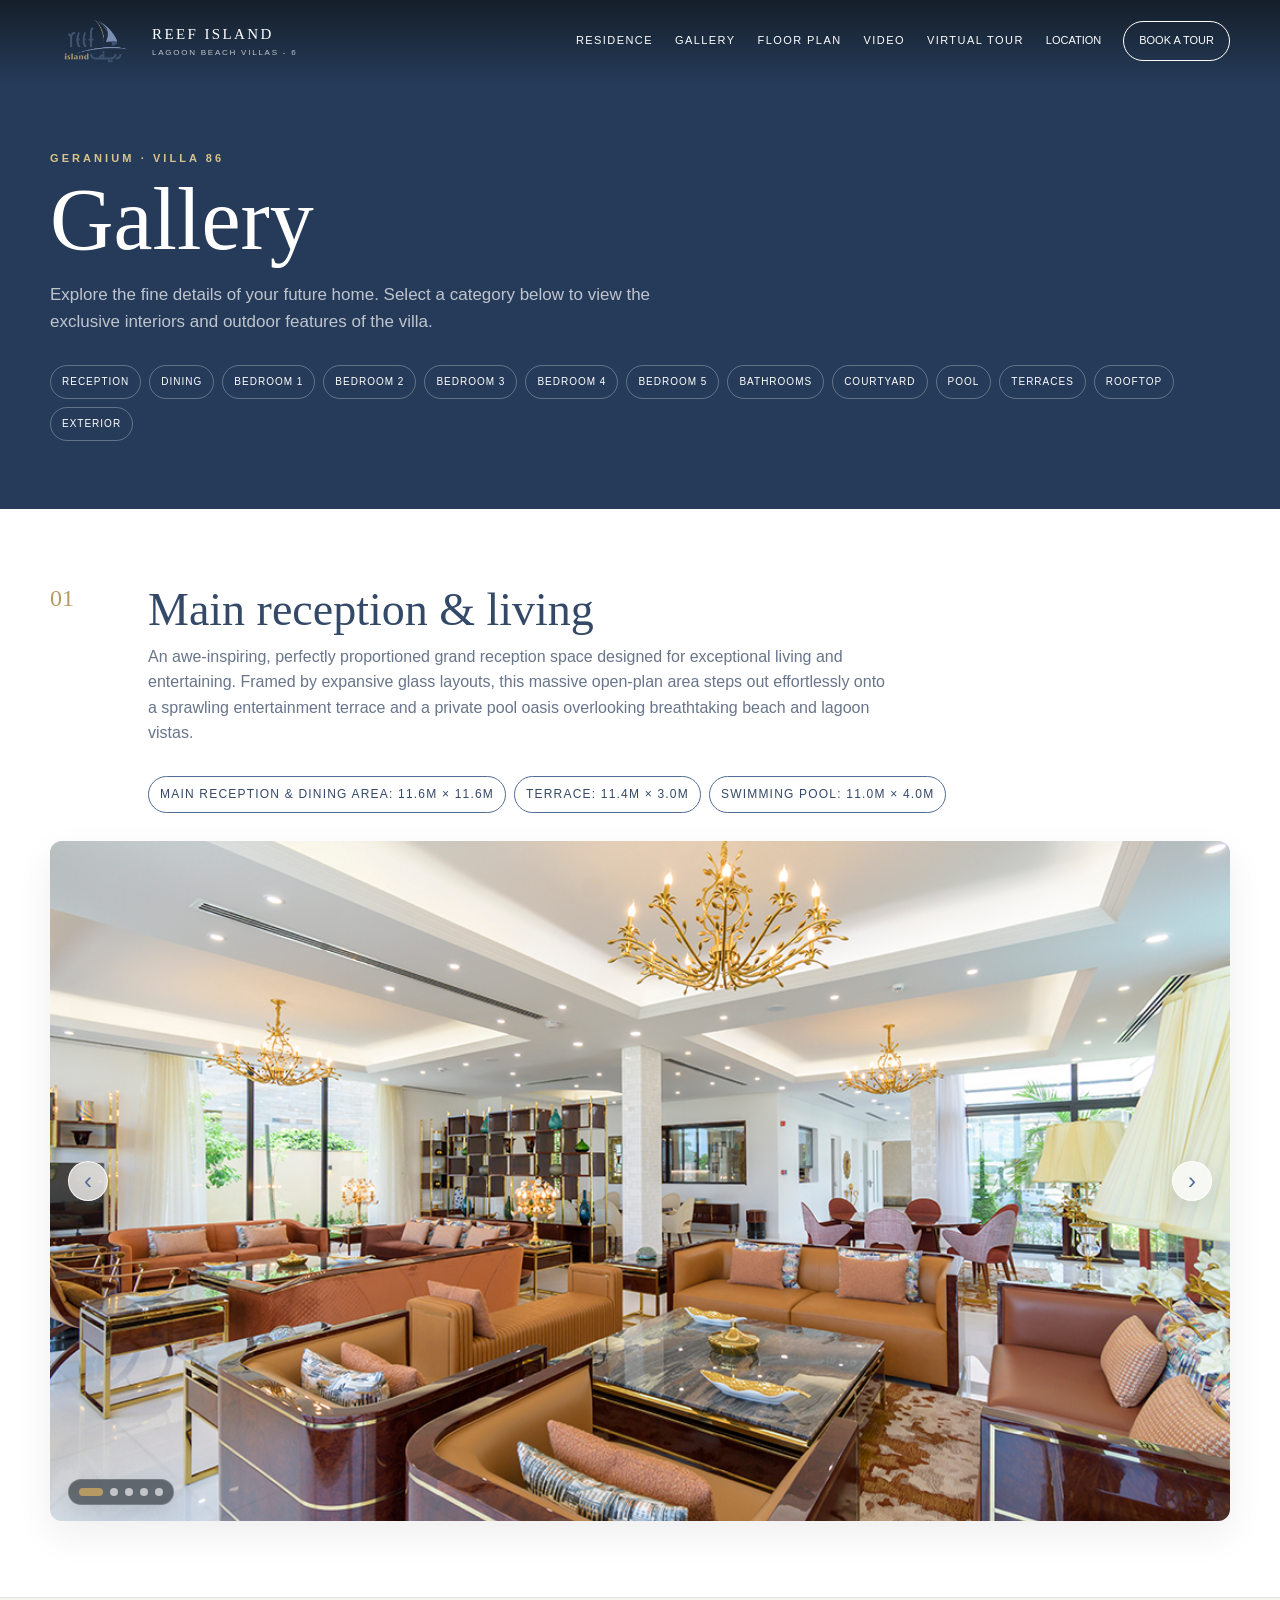
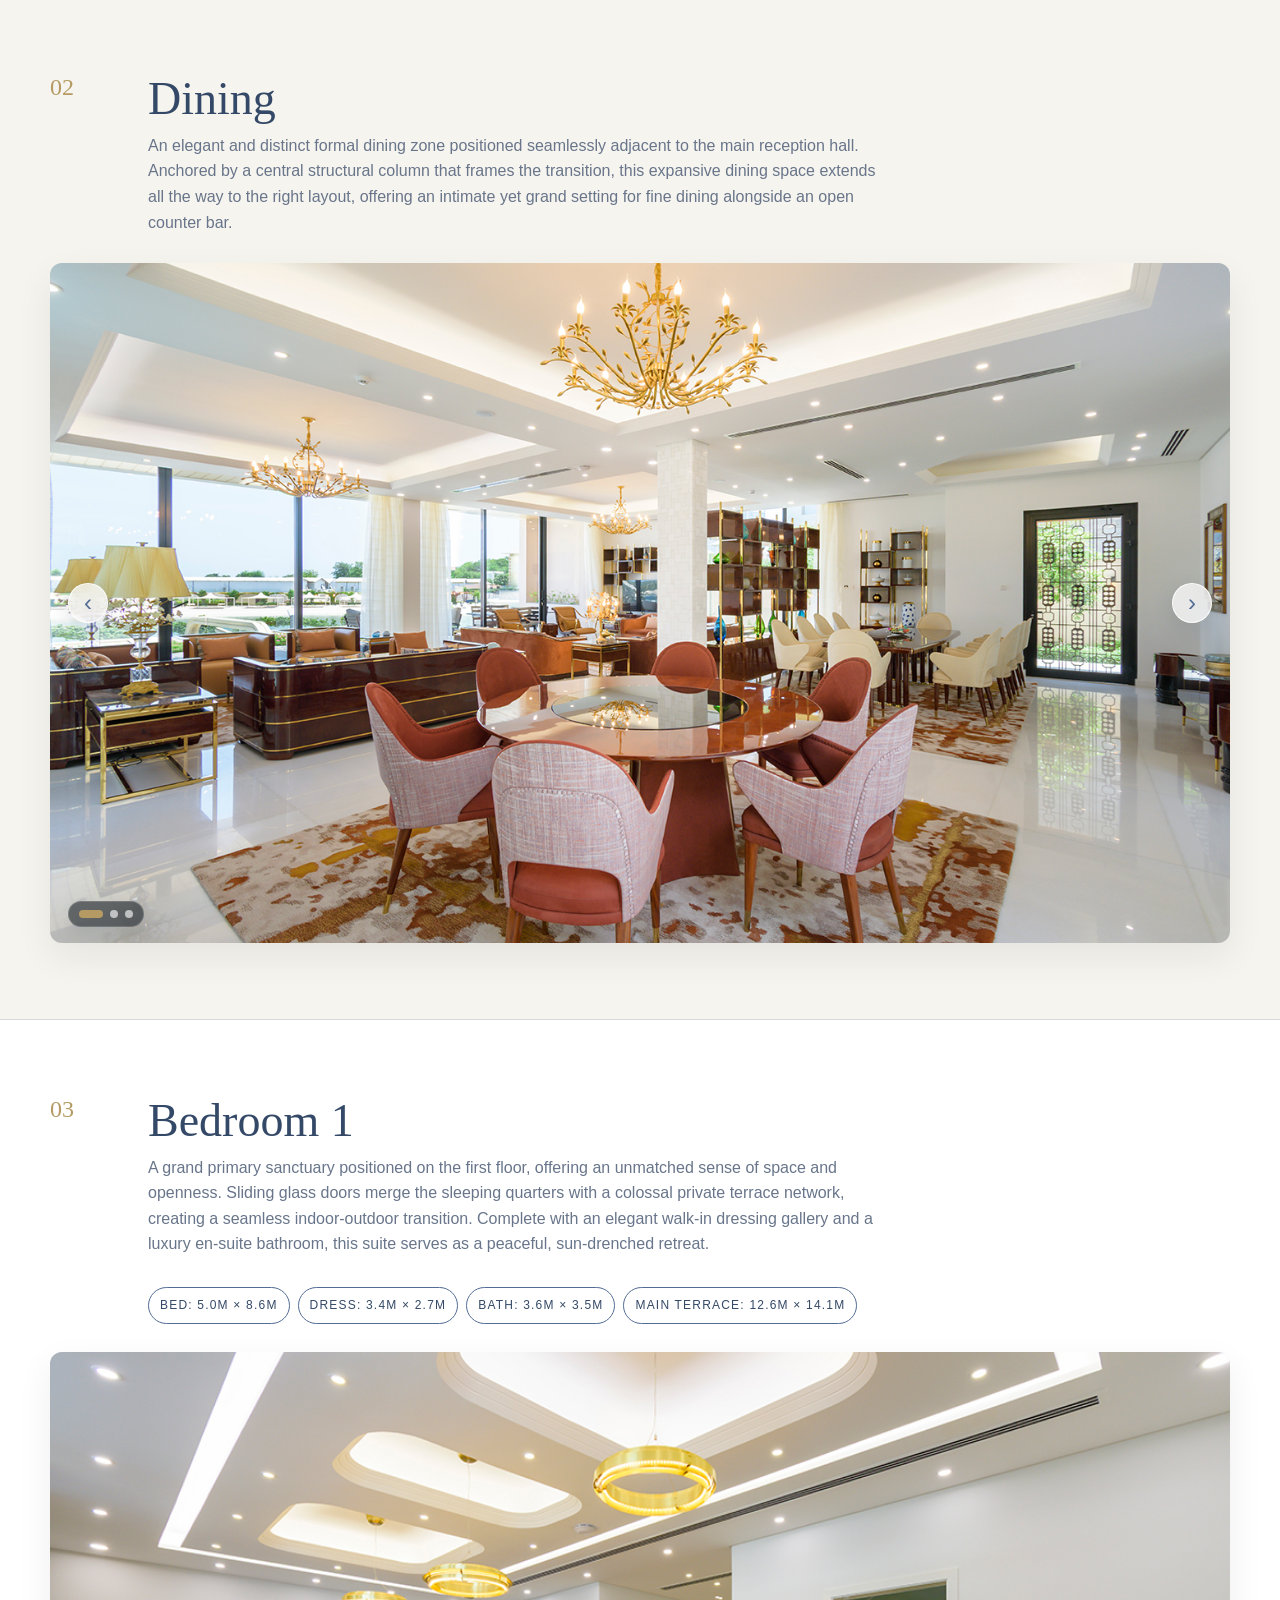
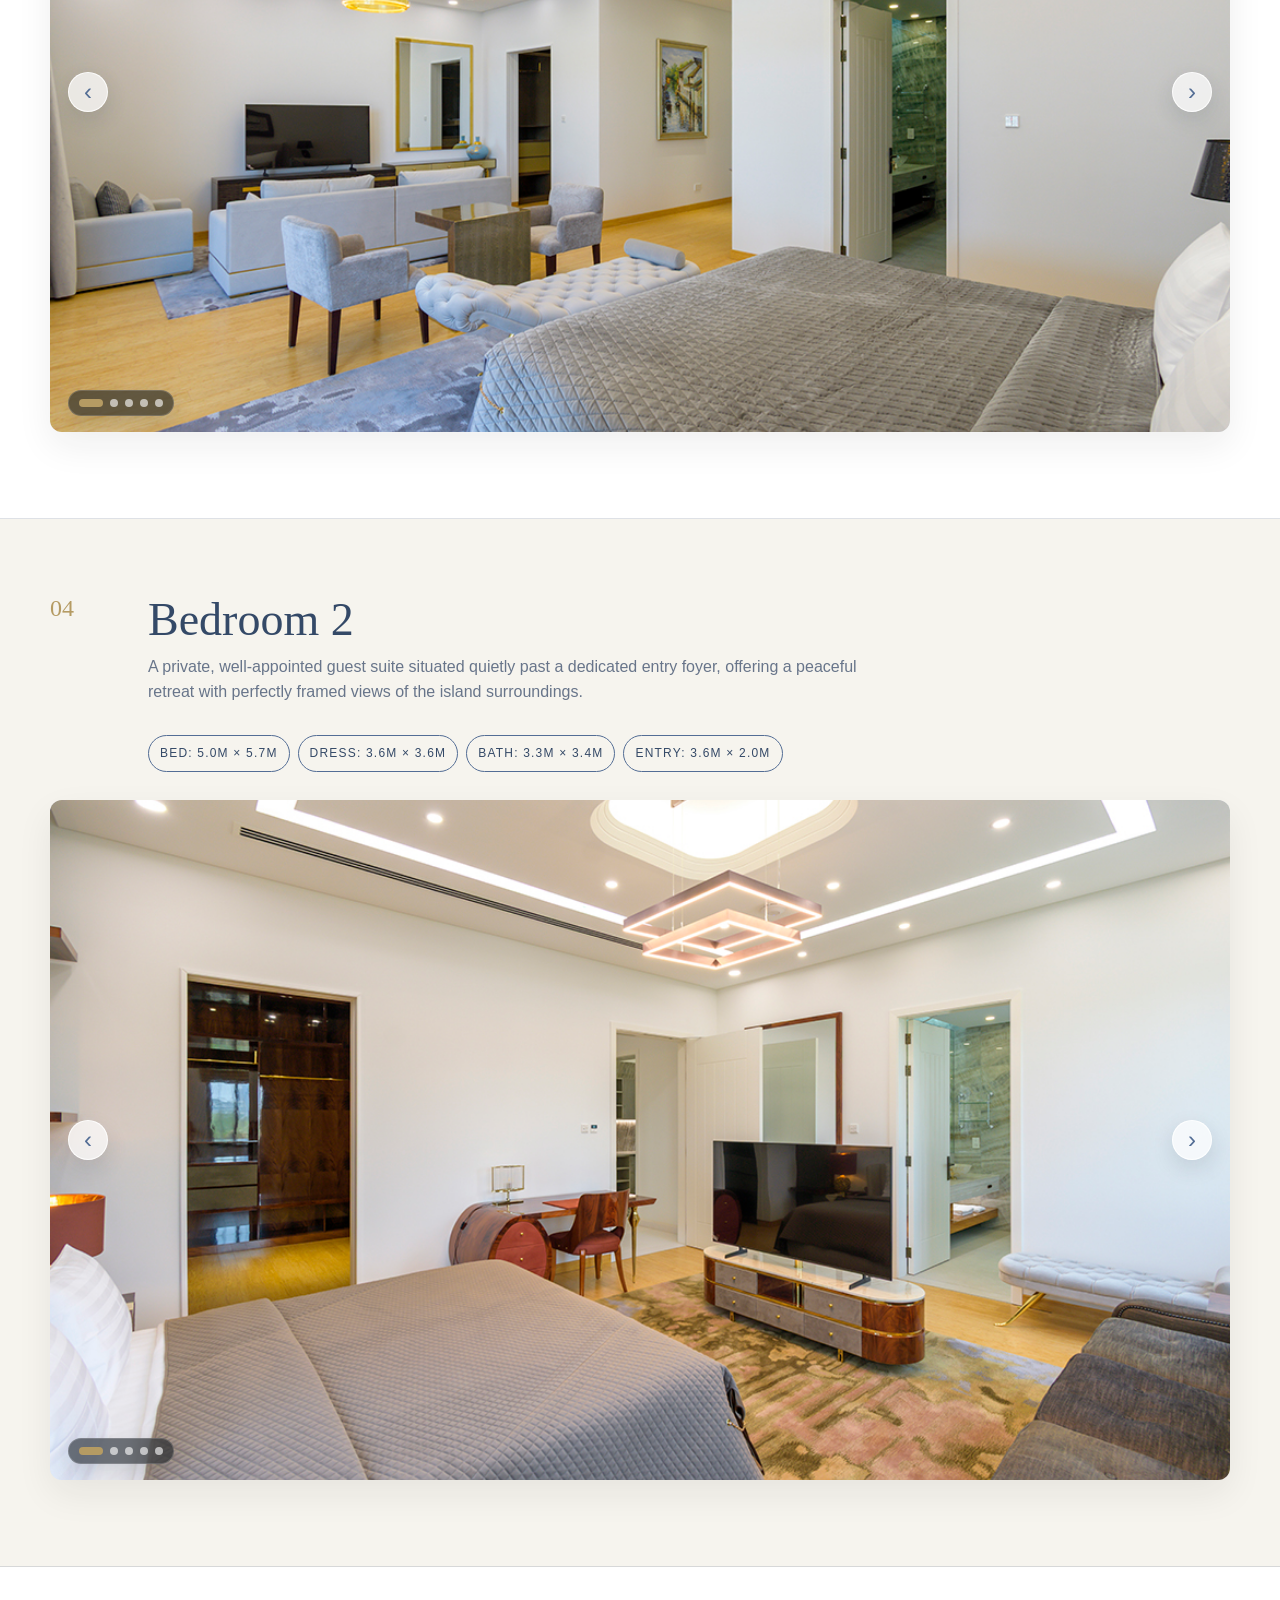
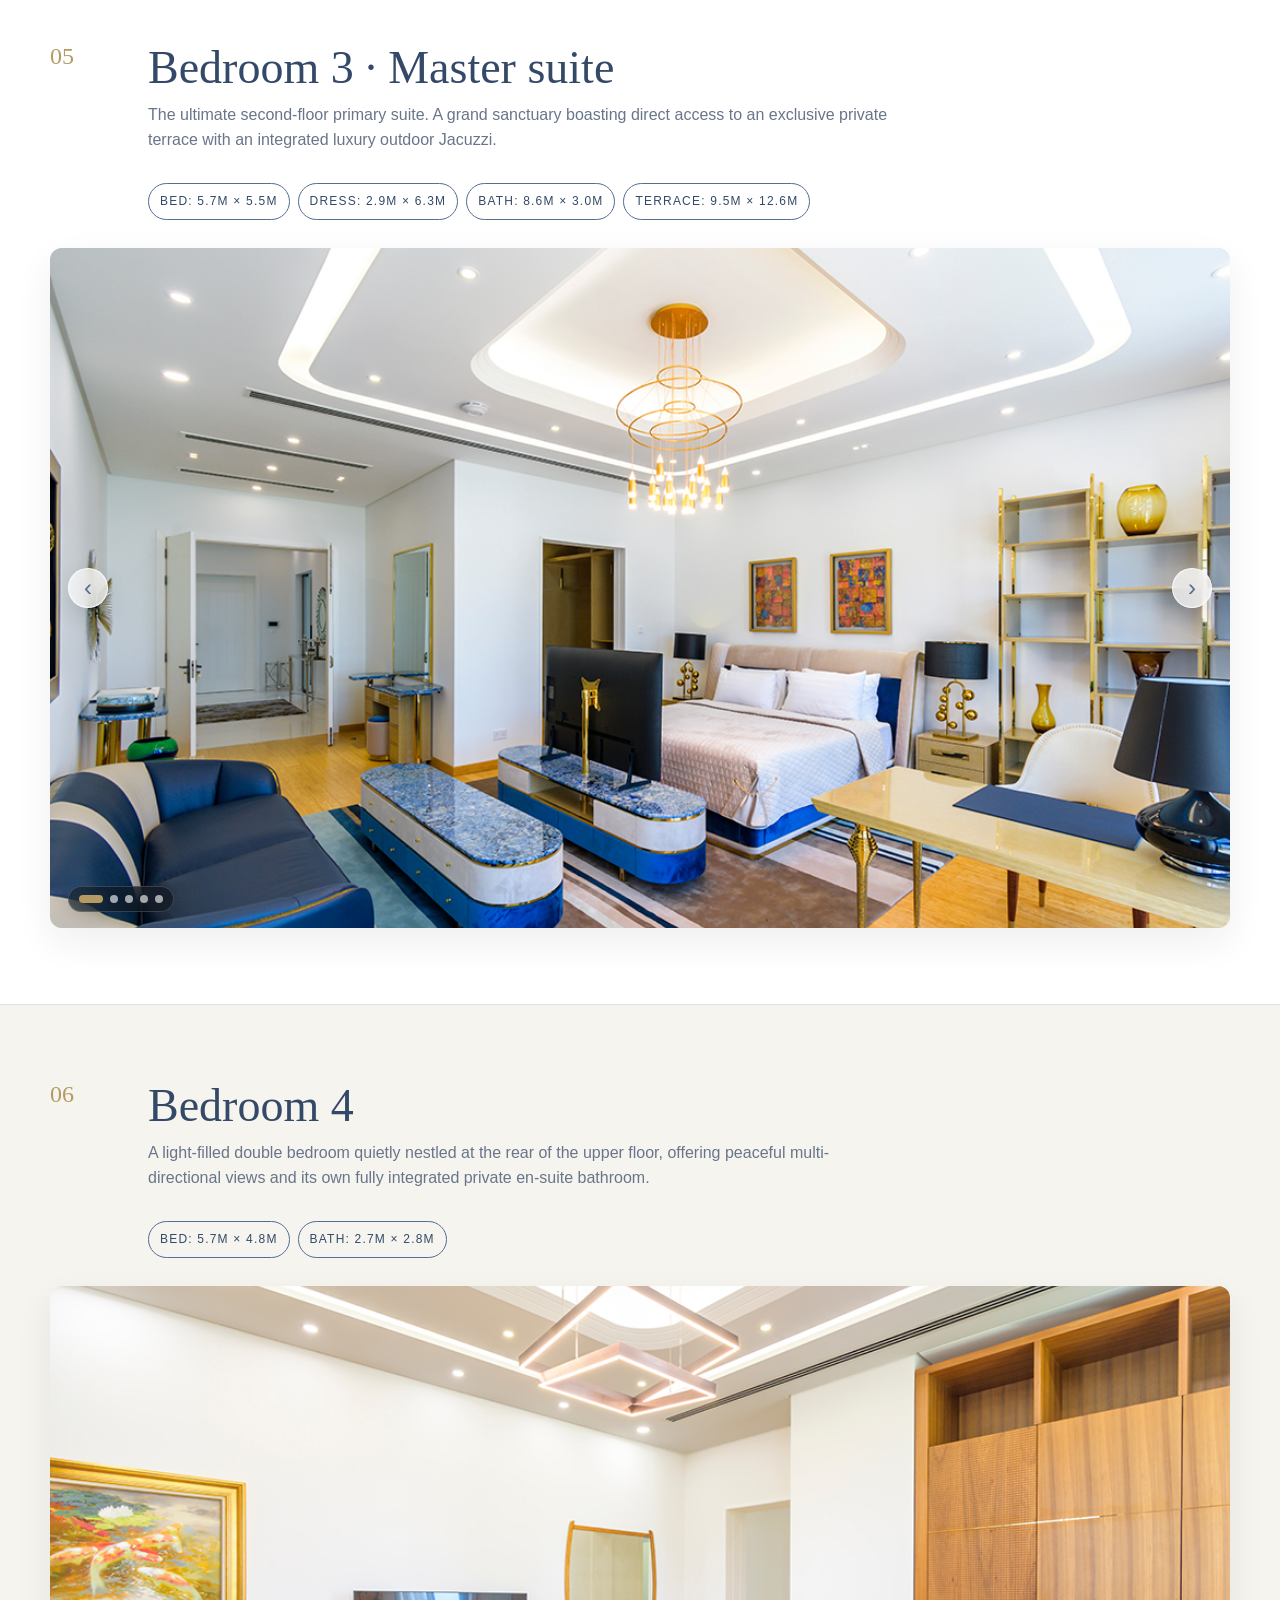
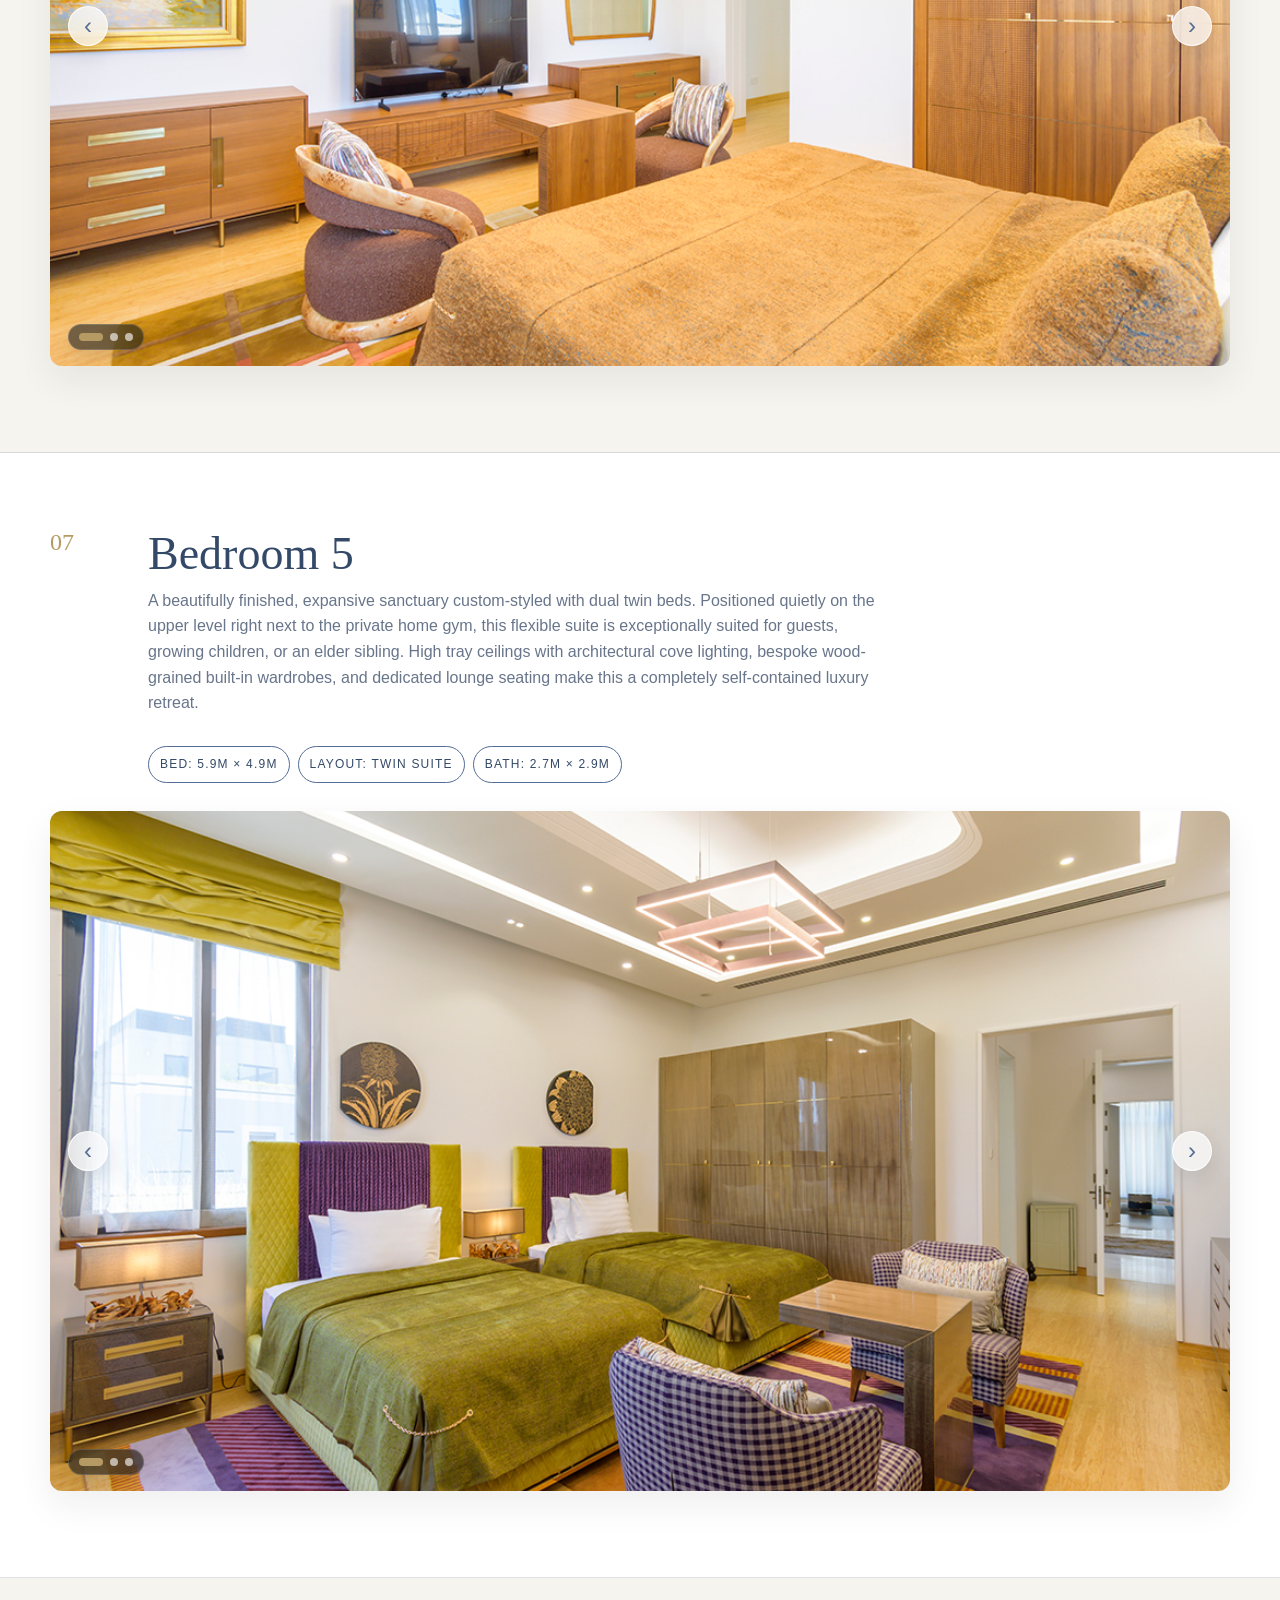
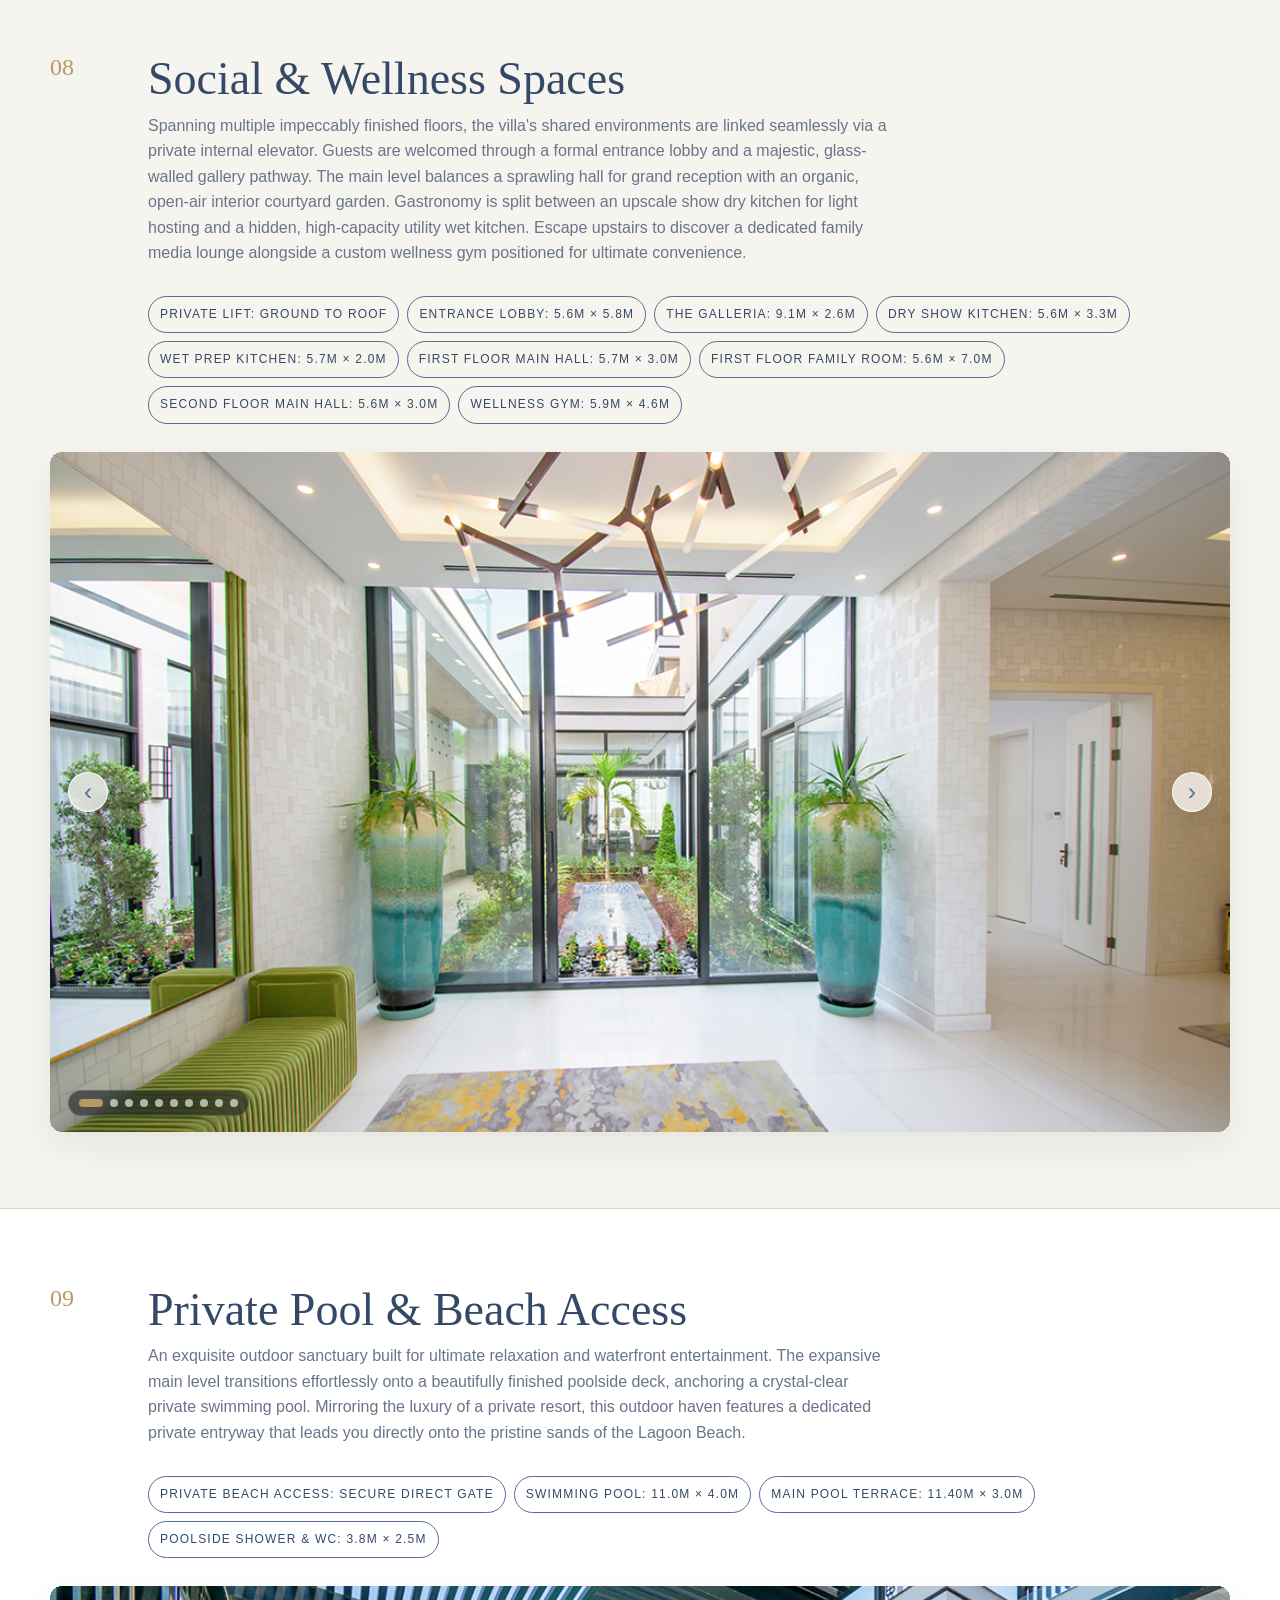
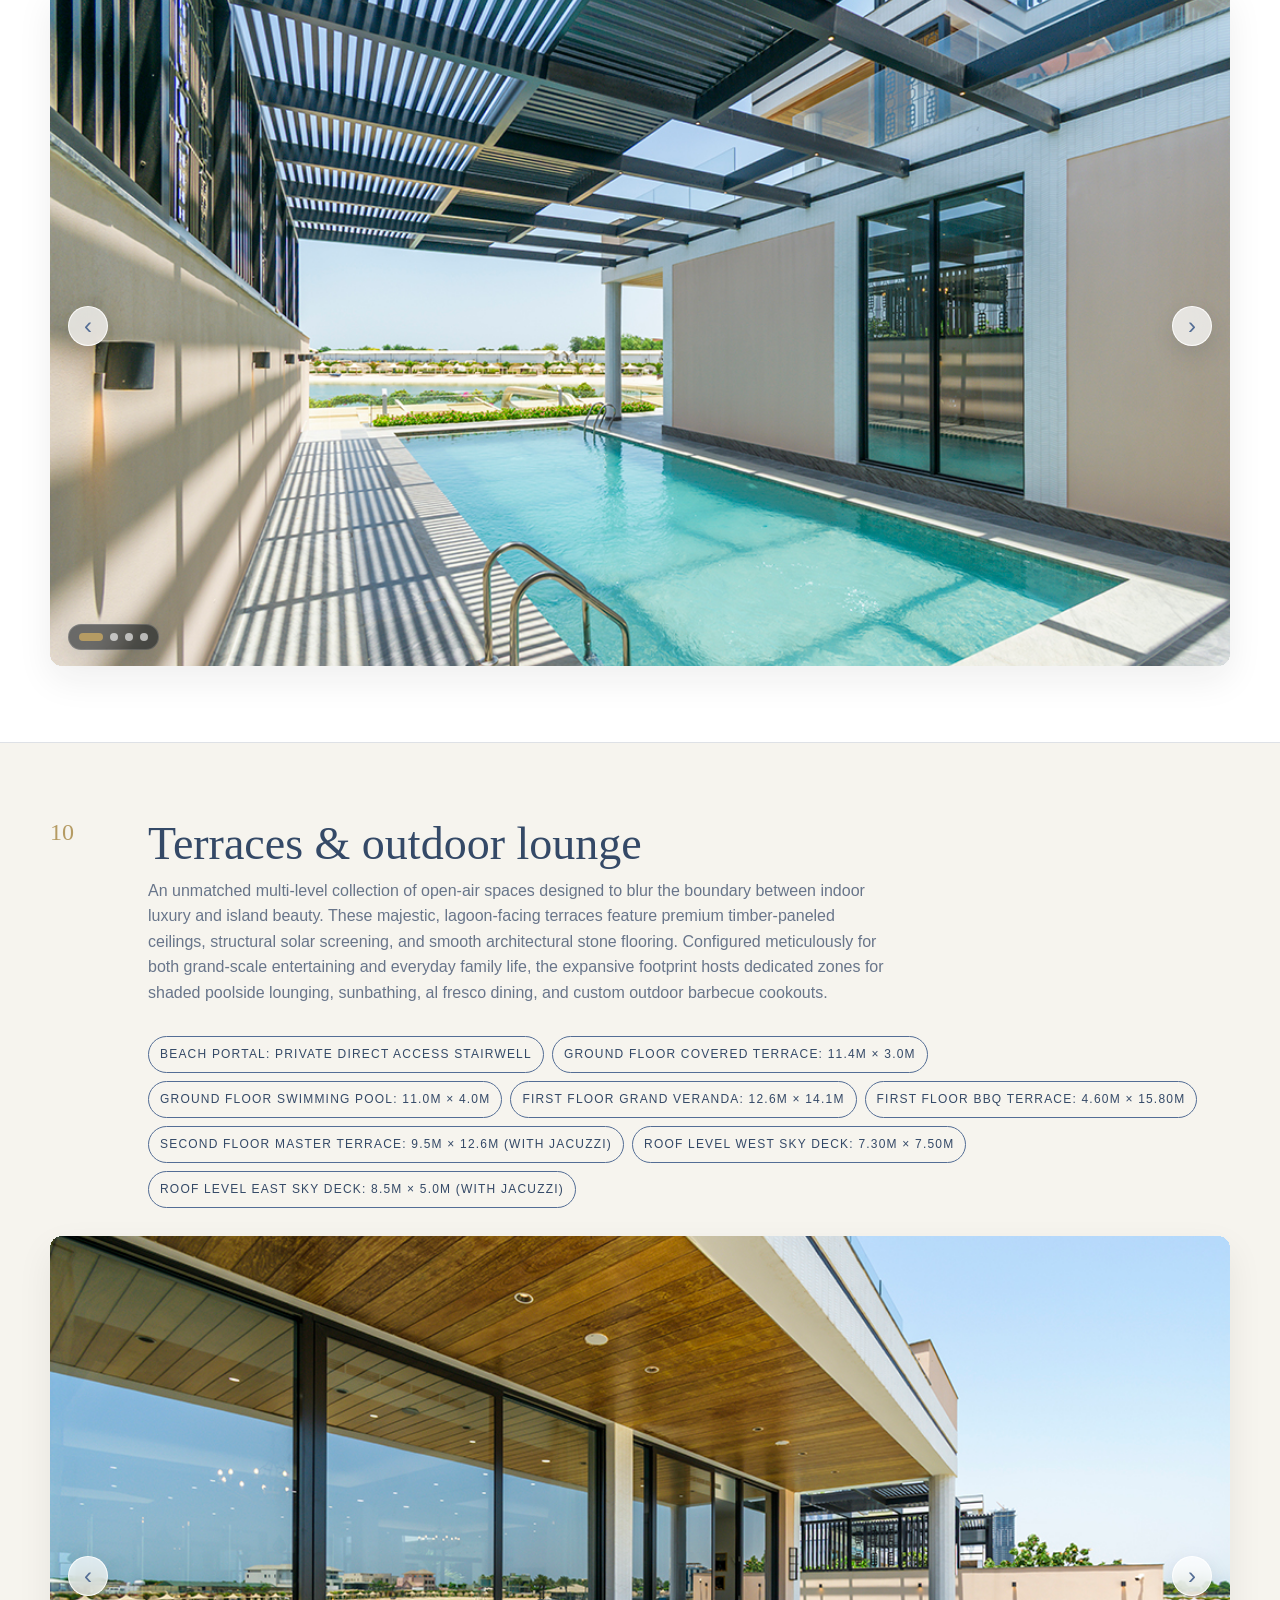
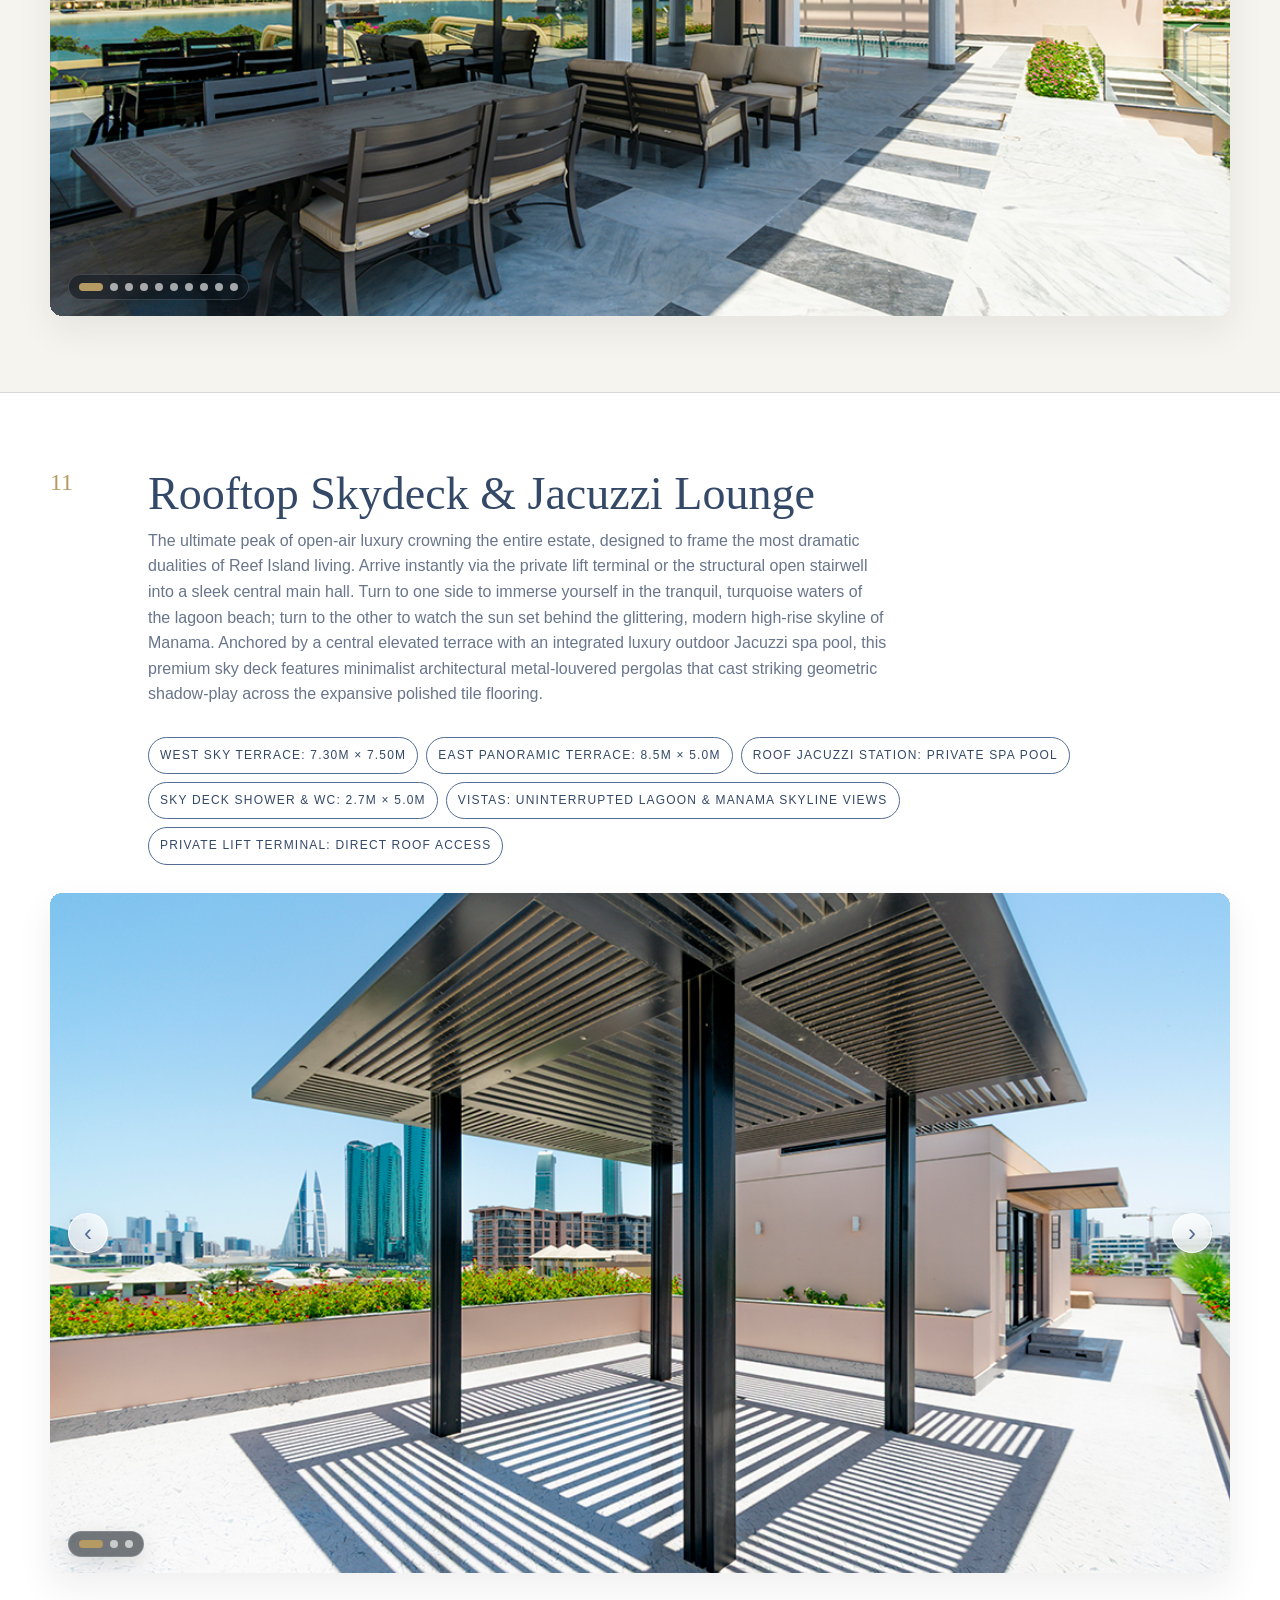
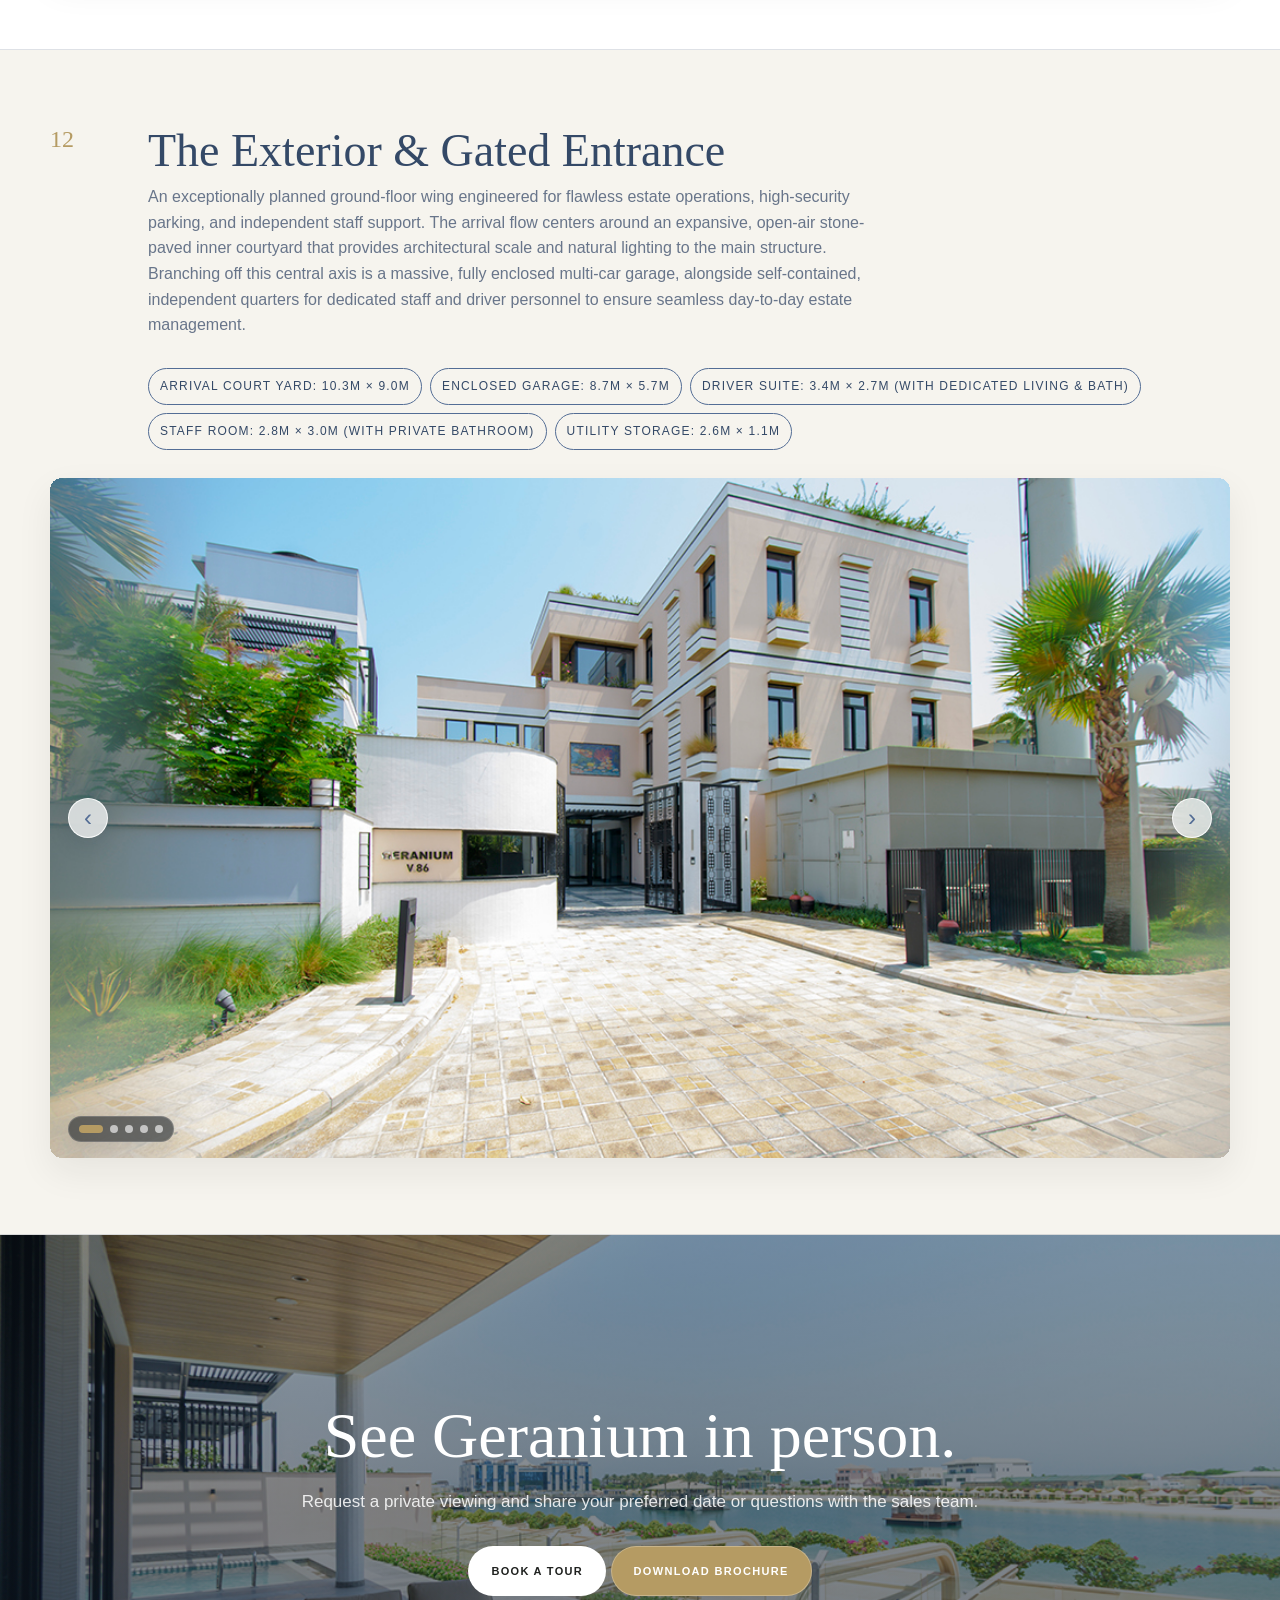
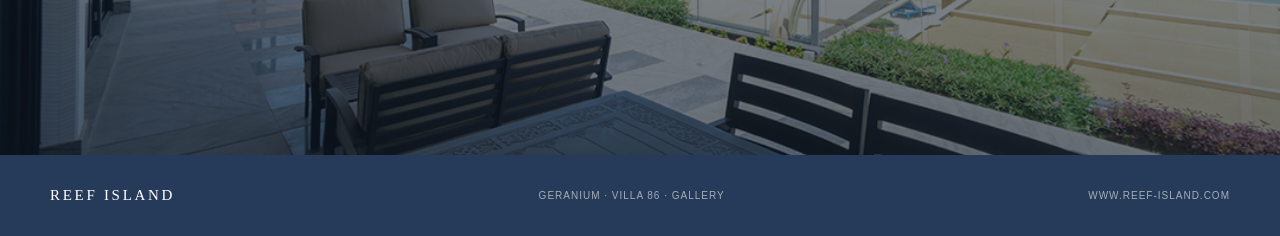
==== commit a931ca08: "Update gallery.html" ====
--- a/gallery.html
+++ b/gallery.html
@@ -635,7 +635,7 @@
         <img alt="Courtyard gallery image 3" data-lightbox="true" loading="lazy" src="assets/images/galleria.JPG"/>
        </div>
        <div class="gallery-slide slide">
-        <img alt="Courtyard gallery image 4" data-lightbox="true" loading="lazy" src="assets/images/indoor courtyard.jpg"/>
+        <img alt="Courtyard gallery image 4" data-lightbox="true" loading="lazy" src="assets/images/indoor courtyard.JPG"/>
        </div>
        <div class="gallery-slide slide">
         <img alt="Courtyard gallery image 5" data-lightbox="true" loading="lazy" src="assets/images/dry kitchen.JPG"/>
--- a/assets/css/styles.css
+++ b/assets/css/styles.css
@@ -0,0 +1,2164 @@
+:root {
+  --ink:#344967;
+  --muted:#68758a;
+  --paper:#f6f4ee;
+  --white:#fff;
+  --sand:#b49a62;
+  --sand-deep:#9d824b;
+  --mist:#dbe3ee;
+  --night:#263b59;
+  --reef-blue:#536d95;
+  --reef-blue-soft:#8195b8;
+  --reef-gold:#b59b63;
+  --line:rgba(52,73,103,.16);
+  --max:1180px;
+  --radius:14px;
+}
+
+strong a {
+    font-weight: bold !important;
+}
+
+* {
+  box-sizing:border-box
+}
+
+html {
+  scroll-behavior:smooth
+}
+
+body {
+  margin:0;
+  background:var(--paper);
+  color:var(--ink);
+  font-family:Arial,Helvetica,sans-serif;
+  font-weight:300;
+  line-height:1.6
+}
+
+body.modal-open {
+  overflow:hidden
+}
+
+a {
+  color:inherit;
+  text-decoration:none
+}
+
+button,input,textarea {
+  font:inherit
+}
+
+button {
+  color:inherit
+}
+
+img {
+  display:block;
+  width:100%;
+  height:auto
+}
+
+.shell {
+  width:min(var(--max),calc(100% - 48px));
+  margin:auto
+}
+
+.nav {
+  position:fixed;
+  z-index:70;
+  top:0;
+  left:0;
+  right:0;
+  color:#fff;
+  background:linear-gradient(to bottom,rgba(10,14,13,.62),transparent);
+  transition:.3s
+}
+
+.nav.scrolled {
+  background:rgba(247,244,237,.96);
+  color:var(--ink);
+  backdrop-filter:blur(14px);
+  border-bottom:1px solid var(--line)
+}
+
+.nav-inner {
+  height:82px;
+  display:flex;
+  align-items:center;
+  justify-content:space-between;
+  gap:24px
+}
+
+.brand {
+  display:flex;
+  align-items:center;
+  gap:10px
+}
+
+.brand-logo-wrap {
+  display:grid;
+  place-items:center;
+  padding:4px 8px;
+  border-radius:10px;
+
+}
+
+.brand-logo {
+  width:76px;
+  height:44px;
+  object-fit:contain
+}
+
+/* .nav.scrolled .brand-logo-wrap {
+  background:rgba(255,255,255,.9);
+  border-color:rgba(83,109,149,.14)
+} */
+
+.brand-copy {
+  display:flex;
+  flex-direction:column
+}
+
+.brand-mark {
+  font-family:Georgia,'Times New Roman',serif;
+  font-size:15px;
+  letter-spacing:.16em
+}
+
+.brand-sub {
+  font-size:8px;
+  letter-spacing:.22em;
+  text-transform:uppercase;
+  padding-top:1px;
+  opacity:.72
+}
+
+.links {
+  display:flex;
+  align-items:center;
+  gap:22px;
+  font-size:11px;
+  letter-spacing:.13em;
+  text-transform:uppercase
+}
+
+.nav-link {
+  border:0;
+  background:transparent;
+  padding:8px 0;
+  cursor:pointer
+}
+
+.nav-cta {
+  border:1px solid currentColor;
+  border-radius:999px;
+  padding:10px 15px;
+  cursor:pointer;
+  background:transparent
+}
+
+.hero {
+  min-height:100svh;
+  position:relative;
+  display:flex;
+  align-items:flex-end;
+  color:#fff;
+  background:#1a201d;
+  overflow:hidden
+}
+
+.hero>img {
+  position:absolute;
+  inset:0;
+  height:100%;
+  object-fit:cover;
+  cursor:zoom-in
+}
+
+.hero:after {
+  content:'';
+  position:absolute;
+  inset:0;
+  background:linear-gradient(90deg,rgba(6,10,9,.64),rgba(6,10,9,.14) 58%),linear-gradient(0deg,rgba(6,10,9,.52),transparent 55%);
+  pointer-events:none
+}
+
+.hero-copy {
+  position:relative;
+  z-index:2;
+  padding:160px 0 80px;
+  max-width:780px
+}
+
+.eyebrow,.kicker {
+  font-size:11px;
+  font-weight:600;
+  letter-spacing:.28em;
+  text-transform:uppercase
+}
+
+.hero h1 {
+  font:400 clamp(48px,7.2vw,100px)/.96 Georgia,'Times New Roman',serif;
+  letter-spacing:-.04em;
+  margin:14px 0 20px
+}
+
+.hero h1 span {
+  display:block;
+  font-size:.48em;
+  font-style:italic;
+  letter-spacing:0;
+  margin-top:12px
+}
+
+.hero p {
+  max-width:650px;
+  font-size:18px;
+  color:rgba(255,255,255,.86);
+  margin:0 0 30px
+}
+
+.actions {
+  display:flex;
+  gap:10px;
+  flex-wrap:wrap
+}
+
+.btn {
+  display:inline-flex;
+  align-items:center;
+  justify-content:center;
+  min-height:50px;
+  border-radius:999px;
+  padding:0 22px;
+  border:1px solid transparent;
+  text-transform:uppercase;
+  letter-spacing:.12em;
+  font-size:11px;
+  font-weight:600;
+  cursor:pointer;
+  transition:.2s
+}
+
+.btn:hover {
+  transform:translateY(-1px)
+}
+
+.btn-light {
+  background:#fff;
+  color:#1f211f
+}
+
+.btn-ghost {
+  border-color:rgba(255,255,255,.65);
+  background:rgba(255,255,255,.04);
+  color:#fff
+}
+
+.btn-dark {
+  background:var(--reef-blue);
+  color:#fff
+}
+
+.btn-download {
+  background:var(--reef-gold);
+  color:#fff;
+  border-color:rgba(255,255,255,.25)
+}
+
+.stats {
+  background:#fff;
+  border-bottom:1px solid var(--line)
+}
+
+.stat-grid {
+  display:grid;
+  grid-template-columns:repeat(5,1fr)
+}
+
+.stat {
+  padding:28px 18px;
+  border-right:1px solid var(--line)
+}
+
+.stat:last-child {
+  border-right:0
+}
+
+.stat strong {
+  display:block;
+  font:400 27px Georgia,'Times New Roman',serif
+}
+
+.stat span {
+  font-size:10px;
+  color:var(--muted);
+  letter-spacing:.12em;
+  text-transform:uppercase
+}
+
+section {
+  padding:106px 0
+}
+
+.section-head {
+  display:grid;
+  grid-template-columns:.9fr 1.15fr;
+  gap:72px;
+  align-items:start;
+  margin-bottom:46px
+}
+
+.kicker {
+  color:var(--sand-deep)
+}
+
+.section-head h2,.display-title {
+  font:400 clamp(36px,4.4vw,60px)/1.08 Georgia,'Times New Roman',serif;
+  margin:10px 0 0
+}
+
+.section-head p {
+  font-size:17px;
+  color:var(--muted);
+  margin:6px 0 0;
+  max-width:640px
+}
+
+.editorial-grid {
+  display:grid;
+  grid-template-columns:1.18fr .82fr;
+  gap:26px
+}
+
+.photo-card {
+  position:relative;
+  overflow:hidden;
+  border-radius:var(--radius);
+  background:#ddd
+}
+
+.photo-card img {
+  height:100%;
+  object-fit:cover;
+  cursor:zoom-in;
+  transition:.6s
+}
+
+.photo-card:hover img {
+  transform:scale(1.02)
+}
+
+.photo-tall {
+  min-height:660px
+}
+
+.editorial-panel {
+  border-radius:var(--radius);
+  background:var(--mist);
+  padding:64px 52px;
+  display:flex;
+  flex-direction:column;
+  justify-content:space-between
+}
+
+.editorial-panel p {
+  font-size:17px;
+  color:#4b555a
+}
+
+.quote {
+  font:italic 25px/1.45 Georgia,'Times New Roman',serif;
+  margin:0
+}
+
+.mini-list {
+  display:grid;
+  grid-template-columns:1fr 1fr;
+  gap:14px 22px;
+  border-top:1px solid rgba(32,35,31,.18);
+  padding-top:24px;
+  margin-top:38px
+}
+
+.mini-list div {
+  font-size:11px;
+  text-transform:uppercase;
+  letter-spacing:.08em
+}
+
+.gallery-block {
+  background:var(--night);
+  color:#fff
+}
+
+.gallery-block .section-head p {
+  color:rgba(255,255,255,.65)
+}
+
+.gallery-block .kicker {
+  color:#d8c38c
+}
+
+.mosaic {
+  display:grid;
+  grid-template-columns:1.2fr .8fr .8fr;
+  grid-auto-rows:270px;
+  gap:12px
+}
+
+.mosaic figure {
+  margin:0;
+  position:relative;
+  overflow:hidden;
+  border-radius:16px;
+  background:#222
+}
+
+.mosaic figure:first-child {
+  grid-row:span 2
+}
+
+.mosaic figure:nth-child(4) {
+  grid-column:span 2
+}
+
+.mosaic img {
+  height:100%;
+  object-fit:cover;
+  cursor:zoom-in;
+  transition:.55s
+}
+
+.mosaic figure:hover img {
+  transform:scale(1.03)
+}
+
+.mosaic figcaption {
+  position:absolute;
+  left:16px;
+  bottom:14px;
+  background:rgba(0,0,0,.38);
+  backdrop-filter:blur(8px);
+  padding:7px 10px;
+  border-radius:999px;
+  font-size:10px;
+  letter-spacing:.14em;
+  text-transform:uppercase
+}
+
+.features {
+  background:#fff
+}
+
+.feature-grid {
+  display:grid;
+  grid-template-columns:repeat(3,1fr);
+  gap:1px;
+  background:var(--line);
+  border:1px solid var(--line);
+  border-radius:16px;
+  overflow:hidden
+}
+
+.feature {
+  background:#fff;
+  padding:36px 32px;
+  min-height:230px
+}
+
+.feature-num {
+  font:400 17px Georgia,'Times New Roman',serif;
+  color:var(--sand)
+}
+
+.feature h3 {
+  font:400 23px Georgia,'Times New Roman',serif;
+  margin:20px 0 10px
+}
+
+.feature p {
+  color:var(--muted);
+  font-size:14px;
+  margin:0
+}
+
+.location-section {
+  padding:0;
+  background:var(--night);
+  color:#fff
+}
+
+.location-wrap {
+  display:grid;
+  grid-template-columns:1fr 1fr;
+  min-height:680px
+}
+
+.location-image {
+  position:relative;
+  overflow:hidden
+}
+
+.location-image img {
+  height:100%;
+  object-fit:cover;
+  cursor:pointer
+}
+
+.location-image:after {
+  content:'Open Google Map';
+  position:absolute;
+  left:24px;
+  bottom:24px;
+  border:1px solid rgba(255,255,255,.7);
+  padding:9px 13px;
+  border-radius:999px;
+  background:rgba(0,0,0,.28);
+  font-size:10px;
+  text-transform:uppercase;
+  letter-spacing:.12em;
+  pointer-events:none
+}
+
+.location-copy {
+  padding:84px 8vw;
+  display:flex;
+  flex-direction:column;
+  justify-content:center
+}
+
+.location-copy p {
+  color:rgba(255,255,255,.68);
+  max-width:560px
+}
+
+.times {
+  display:grid;
+  grid-template-columns:1fr 1fr;
+  gap:0 24px;
+  margin-top:28px
+}
+
+.time {
+  display:flex;
+  justify-content:space-between;
+  gap:20px;
+  padding:12px 0;
+  border-bottom:1px solid rgba(255,255,255,.14);
+  font-size:13px
+}
+
+.time b {
+  font-weight:600
+}
+
+.time span {
+  opacity:.68;
+  white-space:nowrap
+}
+
+.amenities {
+  position:relative;
+  overflow:hidden;
+  background:
+    radial-gradient(circle at 88% 12%, rgba(129,149,184,.14), transparent 28%),
+    linear-gradient(180deg, #f4f5f1 0%, #eef1ee 100%);
+}
+
+.amenities::before {
+  content:"";
+  position:absolute;
+  top:0;
+  left:0;
+  right:0;
+  height:1px;
+  background:linear-gradient(90deg, transparent, rgba(83,109,149,.18), transparent);
+}
+
+.amenities-intro {
+  display:grid;
+  grid-template-columns:minmax(0,.9fr) minmax(320px,1.1fr);
+  gap:clamp(48px,8vw,120px);
+  align-items:start;
+  margin-bottom:48px;
+}
+
+.amenities-intro h2 {
+  margin:7px 0 0;
+  max-width:560px;
+  color:#1e2925;
+  font:400 clamp(48px,6vw,76px)/.98 Georgia,'Times New Roman',serif;
+  letter-spacing:-.035em;
+  text-wrap:balance;
+}
+
+.amenities-intro p {
+  max-width:640px;
+  margin:8px 0 0;
+  color:#66716d;
+  font-size:17px;
+  line-height:1.75;
+}
+
+.amenities-showcase {
+  display:grid;
+  grid-template-columns:minmax(0,1.35fr) minmax(330px,.95fr);
+  min-height:610px;
+  overflow:hidden;
+  border:1px solid rgba(83,109,149,.12);
+  border-radius:var(--radius);
+  background:#fff;
+  box-shadow:0 20px 60px rgba(38,59,89,.08);
+}
+
+.slider-wrap {
+  position:relative;
+  min-width:0;
+  overflow:hidden;
+  background:#dfe7e6;
+}
+
+.amenity-slider {
+  border-radius:0;
+  box-shadow:none;
+}
+
+.slider-track {
+  display:flex;
+  height:100%;
+  transition:transform .75s cubic-bezier(.2,.72,.2,1);
+  will-change:transform;
+}
+
+.slide {
+  min-width:100%;
+  height:610px;
+  overflow:hidden;
+}
+
+.slide img {
+  width:100%;
+  max-width:100%;
+  height:100%;
+  object-fit:cover;
+  cursor:zoom-in;
+  transition:transform .65s ease;
+}
+
+.amenity-slider:hover .slide img {
+  transform:scale(1.012);
+}
+
+.slider-overlay {
+  position:absolute;
+  inset:0;
+  pointer-events:none;
+  background:linear-gradient(0deg,rgba(16,27,40,.24),transparent 40%);
+}
+
+.slider-controls {
+  position:absolute;
+  left:24px;
+  bottom:22px;
+  z-index:3;
+  display:flex;
+  align-items:center;
+  gap:7px;
+  padding:9px 11px;
+  border:1px solid rgba(255,255,255,.16);
+  border-radius:999px;
+  background:rgba(20,31,43,.72);
+  box-shadow:0 10px 24px rgba(0,0,0,.12);
+  backdrop-filter:blur(12px);
+  -webkit-backdrop-filter:blur(12px);
+}
+
+.dot {
+  width:7px;
+  height:7px;
+  border:0;
+  border-radius:999px;
+  background:rgba(255,255,255,.56);
+  padding:0;
+  cursor:pointer;
+  pointer-events:auto;
+  transition:width .25s ease, background .25s ease, transform .25s ease;
+}
+
+.dot:hover {
+  transform:scale(1.15);
+}
+
+.dot.active {
+  width:24px;
+  background:#d8bf80;
+}
+
+.slider-arrow {
+  position:absolute;
+  top:50%;
+  z-index:3;
+  width:42px;
+  height:42px;
+  border:1px solid rgba(255,255,255,.34);
+  border-radius:50%;
+  background:rgba(25,37,50,.48);
+  color:#fff;
+  display:grid;
+  place-items:center;
+  font-size:24px;
+  line-height:1;
+  cursor:pointer;
+  transform:translateY(-50%);
+  box-shadow:0 8px 22px rgba(0,0,0,.12);
+  backdrop-filter:blur(10px);
+  -webkit-backdrop-filter:blur(10px);
+  transition:background .2s ease, transform .2s ease;
+}
+
+.slider-arrow:hover {
+  background:rgba(38,59,89,.8);
+  transform:translateY(-50%) scale(1.04);
+}
+
+.slider-arrow.prev { left:18px; }
+.slider-arrow.next { right:18px; }
+
+.amenity-info {
+  position:relative;
+  display:flex;
+  min-width:0;
+  overflow:hidden;
+  color:#fff;
+  background:
+    linear-gradient(145deg, rgba(181,155,99,.98), rgba(157,130,75,.98));
+}
+
+.amenity-info::before {
+  content:"";
+  position:absolute;
+  inset:0;
+  background:
+    radial-gradient(circle at 105% -5%, rgba(255,255,255,.2), transparent 34%),
+    linear-gradient(135deg, transparent 0 55%, rgba(52,73,103,.08) 55% 100%);
+  pointer-events:none;
+}
+
+.amenity-info-mark {
+  position:absolute;
+  top:24px;
+  right:22px;
+  width:88px;
+  opacity:.1;
+  filter:grayscale(1) brightness(3);
+}
+
+.amenity-info-content {
+  position:relative;
+  z-index:1;
+  align-self:center;
+  width:100%;
+  padding:clamp(42px,5vw,72px);
+}
+
+.amenity-kicker {
+  color:rgba(255,255,255,.7);
+}
+
+.amenity-info h3 {
+  margin:10px 0 0;
+  max-width:520px;
+  font:400 clamp(38px,4.2vw,58px)/1.02 Georgia,'Times New Roman',serif;
+  letter-spacing:-.025em;
+  text-wrap:balance;
+}
+
+.amenity-info p {
+  max-width:500px;
+  margin:28px 0 0;
+  color:rgba(255,255,255,.86);
+  font-size:16px;
+  line-height:1.75;
+}
+
+.amenity-tags {
+  display:flex;
+  flex-wrap:wrap;
+  gap:9px;
+  margin-top:34px;
+}
+
+.amenity-tags span {
+  display:inline-flex;
+  align-items:center;
+  min-height:34px;
+  padding:7px 12px;
+  border:1px solid rgba(255,255,255,.5);
+  border-radius:999px;
+  color:#fff;
+  font-size:10px;
+  font-weight:600;
+  letter-spacing:.08em;
+  text-transform:uppercase;
+}
+
+.cta {
+  position:relative;
+  isolation:isolate;
+  display:flex;
+  align-items:center;
+  min-height:520px;
+  padding:clamp(88px,10vw,132px) 0;
+  color:#fff;
+  text-align:center;
+  background-image:
+    linear-gradient(180deg,rgba(17,28,42,.42) 0%,rgba(17,28,42,.62) 100%),
+    url('../images/lagoon-view-from-villa-86.jpg');
+  background-position:center 48%;
+  background-size:cover;
+  background-repeat:no-repeat;
+  overflow:hidden
+}
+
+.cta .shell {
+  position:relative;
+  z-index:1;
+  max-width:860px
+}
+
+.cta h2 {
+  font:400 clamp(40px,5vw,64px)/1.06 Georgia,'Times New Roman',serif;
+  margin:8px 0 0;
+  text-wrap:balance
+}
+
+.cta p {
+  max-width:680px;
+  margin:18px auto 30px;
+  color:rgba(255,255,255,.86);
+  font-size:17px;
+  line-height:1.7;
+  text-wrap:pretty
+}
+
+footer {
+  background:var(--night);
+  color:#fff;
+  padding:32px 0
+}
+
+.footer-inner {
+  display:flex;
+  justify-content:space-between;
+  gap:22px;
+  align-items:center;
+  font-size:10px;
+  letter-spacing:.1em;
+  text-transform:uppercase;
+  color:rgba(255,255,255,.58)
+}
+
+.footer-brand {
+  font:400 15px Georgia,'Times New Roman',serif;
+  color:#fff;
+  letter-spacing:.18em
+}
+
+/* gallery page */
+
+.subhero {
+  padding:150px 0 68px;
+  background:#101614;
+  color:#fff
+}
+
+.subhero h1 {
+  font:400 clamp(52px,7vw,88px)/1 Georgia,'Times New Roman',serif;
+  margin:8px 0 14px
+}
+
+.subhero p {
+  max-width:650px;
+  color:rgba(255,255,255,.7);
+  font-size:17px
+}
+
+.jump {
+  display:flex;
+  gap:8px;
+  flex-wrap:wrap;
+  margin-top:30px
+}
+
+.jump2 {
+  display:flex;
+  gap:8px;
+  flex-wrap:wrap;
+  margin-top:30px
+}
+
+.jump2 a {
+  border:#536d95 1px solid;
+  padding:8px 11px;
+  border-radius:999px;
+  font-size:12px;
+  letter-spacing:.1em;
+  text-transform:uppercase
+}
+
+.jump a {
+  border:1px solid rgba(255,255,255,.28);
+  padding:8px 11px;
+  border-radius:999px;
+  font-size:10px;
+  letter-spacing:.1em;
+  text-transform:uppercase
+}
+
+.area {
+  padding:76px 0;
+  border-bottom:1px solid var(--line)
+}
+
+.area:nth-child(even) {
+  background:#fff
+}
+
+.area-head {
+  display:grid;
+  grid-template-columns:72px 1fr;
+  gap:26px;
+  align-items:start;
+  margin-bottom:28px
+}
+
+.area-index {
+  font:400 24px Georgia,'Times New Roman',serif;
+  color:var(--sand-deep)
+}
+
+.area h2 {
+  font:400 clamp(30px,3.6vw,46px)/1.1 Georgia,'Times New Roman',serif;
+  margin:0 0 8px
+}
+
+.area p {
+  margin:0;
+  color:var(--muted);
+  max-width:740px
+}
+
+.photo-grid {
+  display:grid;
+  grid-template-columns:1fr 1fr;
+  gap:14px
+}
+
+.photo-grid.one {
+  grid-template-columns:1fr
+}
+
+.photo {
+  min-height:430px;
+  overflow:hidden;
+  border-radius:18px;
+  background:#ddd
+}
+
+.photo.tall {
+  min-height:540px
+}
+
+.photo img {
+  width:100%;
+  height:100%;
+  object-fit:cover;
+  cursor:zoom-in;
+  transition:.5s
+}
+
+.photo:hover img {
+  transform:scale(1.02)
+}
+
+.note {
+  font-size:12px;
+  color:var(--muted);
+  margin-top:10px
+}
+
+/* Modern white glass modals */
+
+.modal {
+  position:fixed;
+  inset:0;
+  z-index:120;
+  display:none;
+  align-items:center;
+  justify-content:center;
+  padding:24px;
+  background:rgba(15,25,38,.30);
+  backdrop-filter:blur(18px) saturate(120%);
+  -webkit-backdrop-filter:blur(18px) saturate(120%)
+}
+
+.modal.open {
+  display:flex;
+  animation:modalFade .2s ease both
+}
+
+.modal-card {
+  position:relative;
+  width:min(1050px,100%);
+  max-height:calc(100vh - 48px);
+  overflow:auto;
+  background:linear-gradient(145deg,rgba(255,255,255,.90),rgba(255,255,255,.72));
+  border:1px solid rgba(255,255,255,.86);
+  border-radius:14px;
+  box-shadow:0 28px 80px rgba(17,31,49,.24),inset 0 1px 0 rgba(255,255,255,.9);
+  backdrop-filter:blur(30px) saturate(145%);
+  -webkit-backdrop-filter:blur(30px) saturate(145%);
+  color:var(--ink);
+  animation:modalRise .25s cubic-bezier(.2,.8,.2,1) both
+}
+
+.modal-close {
+  position:absolute;
+  z-index:4;
+  top:14px;
+  right:14px;
+  width:42px;
+  height:42px;
+  display:grid;
+  place-items:center;
+  border:1px solid rgba(31,52,79,.12);
+  border-radius:50%;
+  background:rgba(255,255,255,.76);
+  box-shadow:0 8px 24px rgba(31,52,79,.12);
+  backdrop-filter:blur(16px);
+  -webkit-backdrop-filter:blur(16px);
+  color:var(--reef-blue);
+  font-size:25px;
+  line-height:1;
+  cursor:pointer;
+  transition:transform .2s ease,background .2s ease,box-shadow .2s ease
+}
+
+.modal-close:hover {
+  transform:rotate(90deg);
+  background:#fff;
+  box-shadow:0 10px 28px rgba(31,52,79,.18)
+}
+
+.lightbox-card {
+  padding:62px 18px 18px;
+  overflow:hidden;
+  background:linear-gradient(145deg,rgba(255,255,255,.92),rgba(246,249,253,.76))
+}
+
+.lightbox-card img {
+  max-height:calc(100vh - 112px);
+  width:100%;
+  object-fit:contain;
+  border-radius:9px;
+  box-shadow:0 12px 34px rgba(26,42,64,.14)
+}
+
+.map-card {
+  height:min(760px,calc(100vh - 48px));
+  overflow:hidden;
+  padding:62px 16px 16px;
+  display:flex;
+  flex-direction:column;
+  gap:12px
+}
+
+.map-card iframe {
+  border:0;
+  width:100%;
+  height:100%;
+  min-height:520px;
+  border-radius:9px;
+  box-shadow:0 8px 26px rgba(26,42,64,.10)
+}
+
+.map-actions {
+  display:flex;
+  align-items:center;
+  justify-content:space-between;
+  gap:16px
+}
+
+.map-actions p {
+  margin:0;
+  color:var(--ink);
+  font-size:13px
+}
+
+.contact-card {
+  width:min(720px,100%);
+  padding:58px 46px 44px;
+  color:var(--ink)
+}
+
+.contact-card h2,.coming-card h2 {
+  font:400 42px/1.1 Georgia,'Times New Roman',serif;
+  margin:0 0 12px
+}
+
+.contact-card>p,.coming-card>p {
+  color:var(--muted);
+  margin:0 0 28px
+}
+
+.form-grid {
+  display:grid;
+  grid-template-columns:1fr 1fr;
+  gap:14px
+}
+
+.field {
+  display:flex;
+  flex-direction:column;
+  gap:7px
+}
+
+.field.full {
+  grid-column:1/-1
+}
+
+.field label {
+  font-size:10px;
+  letter-spacing:.12em;
+  text-transform:uppercase;
+  font-weight:600
+}
+
+.field input,.field textarea {
+  width:100%;
+  border:1px solid rgba(31,52,79,.12);
+  background:rgba(255,255,255,.66);
+  color:var(--ink);
+  border-radius:9px;
+  padding:13px 14px;
+  outline:none;
+  box-shadow:inset 0 1px 0 rgba(255,255,255,.9);
+  transition:border-color .2s ease,box-shadow .2s ease,background .2s ease
+}
+
+.field input:focus,.field textarea:focus {
+  background:rgba(255,255,255,.94);
+  border-color:rgba(83,109,149,.42);
+  box-shadow:0 0 0 4px rgba(83,109,149,.08)
+}
+
+.field textarea {
+  min-height:130px;
+  resize:vertical
+}
+
+.form-actions {
+  display:flex;
+  align-items:center;
+  justify-content:space-between;
+  gap:16px;
+  margin-top:20px
+}
+
+.form-note {
+  font-size:11px;
+  color:var(--muted);
+  max-width:330px
+}
+
+.toast {
+  display:none;
+  margin-top:18px;
+  padding:12px 14px;
+  border-radius:9px;
+  background:rgba(238,245,237,.78);
+  border:1px solid rgba(94,126,91,.12);
+  font-size:13px
+}
+
+.toast.show {
+  display:block
+}
+
+.coming-card {
+  width:min(560px,100%);
+  padding:60px 48px 48px;
+  text-align:center
+}
+
+.coming-icon {
+  width:66px;
+  height:66px;
+  margin:0 auto 22px;
+  border-radius:50%;
+  display:grid;
+  place-items:center;
+  background:rgba(255,255,255,.62);
+  border:1px solid rgba(83,109,149,.15);
+  box-shadow:0 8px 28px rgba(31,52,79,.10);
+  font:400 28px Georgia,serif;
+  color:var(--reef-blue)
+}
+
+.logo-watermark {
+  width:150px;
+  max-height:80px;
+  object-fit:contain;
+  margin:0 auto 24px;
+  opacity:.92
+}
+
+@keyframes modalFade {
+  from {
+    opacity:0
+  }
+  to {
+    opacity:1
+  }
+}
+
+@keyframes modalRise {
+  from {
+    opacity:0;
+    transform:translateY(14px) scale(.985)
+  }
+  to {
+    opacity:1;
+    transform:none
+  }
+}
+
+@media(max-width:1180px) {
+  .links {
+    gap:14px
+  }
+  .hide-tablet {
+    display:none
+  }
+  .location-copy {
+    padding:72px 6vw
+  }
+  .hero-copy {
+    max-width:720px
+  }
+}
+
+@media(max-width:900px) {
+  .shell {
+    width:min(var(--max),calc(100% - 36px))
+  }
+  .section-head {
+    grid-template-columns:1fr;
+    gap:22px
+  }
+  .editorial-grid {
+    grid-template-columns:1fr
+  }
+  .photo-tall {
+    min-height:520px
+  }
+  .feature-grid {
+    grid-template-columns:1fr
+  }
+  .location-wrap {
+    grid-template-columns:1fr;
+    min-height:0
+  }
+  .location-image {
+    min-height:420px
+  }
+  .location-copy {
+    padding:64px 36px
+  }
+  .amenity-caption {
+    align-items:flex-start;
+    flex-direction:column
+  }
+  .cta {
+    min-height:460px;
+    background-position:center center
+  }
+}
+
+@media(max-width:620px) {
+  .cta {
+    min-height:420px;
+    padding:82px 0;
+    background-position:58% center
+  }
+  .cta h2 {
+    font-size:clamp(36px,11vw,50px)
+  }
+  .cta p {
+    font-size:15px
+  }
+  .cta .shell {
+    width:calc(100% - 32px)
+  }
+}
+
+@media(max-width:620px) {
+  .shell {
+    width:min(var(--max),calc(100% - 28px))
+  }
+  .nav-inner {
+    height:70px
+  }
+  .brand-sub {
+    display:none
+  }
+  .links .hide-mobile {
+    display:none
+  }
+  .links {
+    gap:8px
+  }
+  .nav-cta {
+    padding:8px 11px
+  }
+  .hero-copy {
+    padding-bottom:54px
+  }
+  .hero p {
+    font-size:16px
+  }
+  .stat-grid {
+    grid-template-columns:repeat(2,1fr)
+  }
+  .stat:nth-child(2n) {
+    border-right:0
+  }
+  .stat:last-child {
+    grid-column:span 2
+  }
+  .section-head {
+    margin-bottom:30px
+  }
+  section {
+    padding:76px 0
+  }
+  .editorial-panel {
+    padding:42px 28px
+  }
+  .mosaic {
+    grid-template-columns:1fr;
+    grid-auto-rows:260px
+  }
+  .mosaic figure:first-child,.mosaic figure:nth-child(4) {
+    grid-column:auto
+  }
+  .slide {
+    height:390px
+  }
+  .slider-controls {
+    left:16px;
+    bottom:14px
+  }
+  .slider-arrow {
+    display:none
+  }
+  .times {
+    grid-template-columns:1fr
+  }
+  .footer-inner {
+    flex-direction:column;
+    align-items:flex-start
+  }
+  .form-grid {
+    grid-template-columns:1fr
+  }
+  .field.full {
+    grid-column:auto
+  }
+  .contact-card {
+    padding:54px 22px 28px
+  }
+  .form-actions {
+    align-items:flex-start;
+    flex-direction:column
+  }
+  .area-head {
+    grid-template-columns:48px 1fr
+  }
+  .photo,.photo.tall {
+    min-height:320px
+  }
+  .subhero {
+    padding-top:125px
+  }
+  .modal {
+    padding:12px
+  }
+  .map-card {
+    height:calc(100vh - 24px)
+  }
+}
+
+/* Floor plans */
+
+.gallery-actions {
+  display:flex;
+  gap:12px;
+  flex-wrap:wrap;
+  margin-top:28px
+}
+
+.btn-outline-dark {
+  background:transparent;
+  color:var(--night);
+  border-color:rgba(31,33,31,.28)
+}
+
+.btn-outline-dark:hover {
+  background:var(--night);
+  color:#fff;
+  border-color:var(--night)
+}
+
+.floorplans {
+  padding:110px 0;
+  background:#f3f0e8
+}
+
+.floorplan-accordion {
+  border-top:1px solid rgba(31,33,31,.18)
+}
+
+.floorplan-item {
+  border-bottom:1px solid rgba(31,33,31,.18)
+}
+
+.floorplan-item summary {
+  list-style:none;
+  cursor:pointer;
+  display:flex;
+  align-items:center;
+  justify-content:space-between;
+  gap:24px;
+  padding:24px 2px;
+  font:400 clamp(24px,3vw,38px)/1.1 Georgia,'Times New Roman',serif;
+  color:var(--night)
+}
+
+.floorplan-item summary::-webkit-details-marker {
+  display:none
+}
+
+.floorplan-item summary span:first-child {
+  display:flex;
+  align-items:baseline;
+  gap:20px
+}
+
+.floorplan-item summary small {
+  font:600 10px/1.2 Arial,sans-serif;
+  letter-spacing:.2em;
+  color:#9d8755
+}
+
+.accordion-plus {
+  position:relative;
+  width:28px;
+  height:28px;
+  flex:0 0 28px;
+  border:1px solid rgba(31,33,31,.25);
+  border-radius:50%
+}
+
+.accordion-plus:before,.accordion-plus:after {
+  content:'';
+  position:absolute;
+  left:7px;
+  right:7px;
+  top:13px;
+  height:1px;
+  background:currentColor;
+  transition:.25s
+}
+
+.accordion-plus:after {
+  transform:rotate(90deg)
+}
+
+.floorplan-item[open] .accordion-plus:after {
+  transform:rotate(0)
+}
+
+.floorplan-panel {
+  display:grid;
+  grid-template-columns:minmax(240px,.7fr) minmax(0,1.5fr);
+  gap:44px;
+  padding:4px 0 42px
+}
+
+.floorplan-copy {
+  padding:10px 0
+}
+
+.floorplan-copy p {
+  margin:0 0 22px;
+  max-width:520px;
+  color:var(--muted);
+  font-size:15px;
+  line-height:1.75
+}
+
+.floorplan-metrics {
+  display:flex;
+  gap:12px;
+  flex-wrap:wrap
+}
+
+.floorplan-metrics span {
+  display:flex;
+  flex-direction:column;
+  gap:2px;
+  padding:12px 14px;
+  border:1px solid rgba(31,33,31,.15);
+  border-radius:12px;
+  font-size:11px;
+  text-transform:uppercase;
+  letter-spacing:.08em
+}
+
+.floorplan-metrics b {
+  font:600 15px/1.2 Arial,sans-serif;
+  letter-spacing:0;
+  text-transform:none
+}
+
+.floorplan-figure {
+  margin:0;
+  border-radius:16px;
+  overflow:hidden;
+  background:#fff;
+  box-shadow:0 18px 50px rgba(30,31,28,.08)
+}
+
+.floorplan-figure img {
+  display:block;
+  width:100%;
+  max-width:100%;
+  height:auto;
+  cursor:zoom-in
+}
+
+.floorplan-figure figcaption {
+  padding:12px 16px;
+  font-size:11px;
+  color:var(--muted);
+  text-transform:uppercase;
+  letter-spacing:.1em
+}
+
+.floorplan-item[open] .floorplan-panel {
+  animation:floorplanReveal .28s ease both
+}
+
+@keyframes floorplanReveal {
+  from {
+    opacity:0;
+    transform:translateY(-6px)
+  }
+  to {
+    opacity:1;
+    transform:none
+  }
+}
+
+@media(max-width:820px) {
+  .floorplans {
+    padding:78px 0
+  }
+  .floorplan-panel {
+    grid-template-columns:1fr;
+    gap:22px
+  }
+  .floorplan-item summary {
+    font-size:26px;
+    padding:20px 0
+  }
+  .floorplan-item summary span:first-child {
+    gap:12px
+  }
+  .gallery-actions .btn {
+    flex:1 1 180px
+  }
+}
+
+/* Reef Island logo theme refinements */
+
+.nav.scrolled .nav-cta {
+  border-color:var(--reef-blue);
+  color:var(--reef-blue)
+}
+
+.kicker,.feature-num,.area-index {
+  color:var(--reef-gold)
+}
+
+.subhero {
+  background:var(--night)
+}
+
+.floorplans {
+  background:#f2f4f7
+}
+
+.floorplan-item summary {
+  color:var(--reef-blue)
+}
+
+.accordion-plus {
+  border-color:rgba(83,109,149,.28)
+}
+
+/* Final gallery slider refinements */
+
+.gallery-slider {
+  position:relative;
+  overflow:hidden;
+  border-radius:12px;
+  background:#e8ecef;
+  box-shadow:0 14px 36px rgba(26,33,29,.07)
+}
+
+.gallery-slider .slider-track {
+  display:flex;
+  transition:transform .65s cubic-bezier(.2,.72,.2,1);
+  will-change:transform
+}
+
+.gallery-slider .slide {
+  min-width:100%;
+  height:clamp(360px,58vw,680px);
+  overflow:hidden
+}
+
+.gallery-slider .slide img {
+  display:block;
+  width:100%;
+  max-width:100%;
+  height:100%;
+  object-fit:cover;
+  cursor:zoom-in;
+  transition:transform .45s ease
+}
+
+.gallery-slider .slide img:hover {
+  transform:scale(1.012)
+}
+
+.gallery-slider .slider-controls {
+  left:18px;
+  bottom:16px;
+  padding:8px 10px;
+  gap:7px;
+  border-radius:999px;
+  background:rgba(12,18,25,.56);
+  box-shadow:0 8px 22px rgba(10,16,23,.12)
+}
+
+/* Smaller, more understated dots on both homepage and gallery sliders. */
+
+.slider-controls .dot {
+  width:8px;
+  height:8px;
+  min-width:8px;
+  border-radius:999px;
+  background:rgba(255,255,255,.62)
+}
+
+.slider-controls .dot.active {
+  width:24px;
+  background:var(--reef-gold)
+}
+
+.gallery-slider .slider-arrow {
+  width:40px;
+  height:40px;
+  background:rgba(255,255,255,.72);
+  color:var(--reef-blue);
+  border-color:rgba(255,255,255,.86);
+  box-shadow:0 8px 22px rgba(17,31,49,.12)
+}
+
+.gallery-slider .slider-arrow:hover {
+  background:rgba(255,255,255,.92)
+}
+
+@media(max-width:620px) {
+  .gallery-slider .slide {
+    height:390px
+  }
+  .gallery-slider .slider-arrow {
+    display:grid;
+    width:36px;
+    height:36px
+  }
+  .gallery-slider .slider-arrow.prev {
+    left:10px
+  }
+  .gallery-slider .slider-arrow.next {
+    right:10px
+  }
+  .gallery-slider .slider-controls {
+    left:12px;
+    bottom:10px;
+    padding:7px 9px
+  }
+  .slider-controls .dot {
+    width:7px;
+    height:7px;
+    min-width:7px
+  }
+  .slider-controls .dot.active {
+    width:20px
+  }
+}
+
+
+/* Reef Island lifestyle showcase — final responsive refinements */
+@media (max-width: 980px) {
+  .amenities-intro {
+    grid-template-columns:1fr;
+    gap:20px;
+  }
+  .amenities-intro p { margin-top:0; }
+  .amenities-showcase {
+    grid-template-columns:1fr;
+    min-height:0;
+  }
+  .slide { height:520px; }
+  .amenity-info-content { padding:44px 36px 46px; }
+}
+
+@media (max-width: 640px) {
+  .amenities-intro { margin-bottom:30px; }
+  .amenities-intro h2 { font-size:clamp(42px,15vw,58px); }
+  .amenities-intro p { font-size:15px; }
+  .amenities-showcase { border-radius:10px; }
+  .slide { height:410px; }
+  .slider-arrow { width:38px; height:38px; }
+  .slider-arrow.prev { left:12px; }
+  .slider-arrow.next { right:12px; }
+  .slider-controls { left:14px; bottom:14px; }
+  .amenity-info-content { padding:36px 24px 38px; }
+  .amenity-info h3 { font-size:38px; }
+  .amenity-info p { margin-top:20px; font-size:15px; }
+  .amenity-tags { margin-top:26px; }
+  .amenity-info-mark { width:68px; top:18px; right:14px; }
+}
+
+/* Mobile navigation ------------------------------------------------------- */
+.menu-toggle {
+  display: none;
+  width: 44px;
+  height: 44px;
+  padding: 0;
+  border: 1px solid rgba(255,255,255,.45);
+  border-radius: 12px;
+  background: rgba(18,31,45,.16);
+  color: inherit;
+  cursor: pointer;
+  align-items: center;
+  justify-content: center;
+  flex-direction: column;
+  gap: 5px;
+  backdrop-filter: blur(10px);
+  -webkit-backdrop-filter: blur(10px);
+  transition: background .25s ease, border-color .25s ease, transform .25s ease;
+}
+
+.menu-toggle span {
+  display: block;
+  width: 19px;
+  height: 1.5px;
+  border-radius: 999px;
+  background: currentColor;
+  transition: transform .28s ease, opacity .2s ease;
+}
+
+.nav.scrolled .menu-toggle {
+  background: rgba(255,255,255,.72);
+  border-color: rgba(45,69,103,.16);
+}
+
+.menu-toggle[aria-expanded="true"] span:nth-child(1) {
+  transform: translateY(6.5px) rotate(45deg);
+}
+.menu-toggle[aria-expanded="true"] span:nth-child(2) { opacity: 0; }
+.menu-toggle[aria-expanded="true"] span:nth-child(3) {
+  transform: translateY(-6.5px) rotate(-45deg);
+}
+
+.mobile-menu {
+  display: none;
+}
+
+/* Back to top ------------------------------------------------------------- */
+.back-to-top {
+  position: fixed;
+  z-index: 68;
+  right: 24px;
+  bottom: 24px;
+  width: 46px;
+  height: 46px;
+  border: 1px solid rgba(255,255,255,.58);
+  border-radius: 50%;
+  background: rgba(255,255,255,.78);
+  color: var(--blue, #36547c);
+  box-shadow: 0 12px 30px rgba(20,35,52,.16);
+  backdrop-filter: blur(16px) saturate(135%);
+  -webkit-backdrop-filter: blur(16px) saturate(135%);
+  cursor: pointer;
+  font-size: 21px;
+  line-height: 1;
+  opacity: 0;
+  visibility: hidden;
+  transform: translateY(10px);
+  transition: opacity .22s ease, visibility .22s ease, transform .22s ease, background .22s ease;
+}
+
+.back-to-top.visible {
+  opacity: 1;
+  visibility: visible;
+  transform: translateY(0);
+}
+
+.back-to-top:hover {
+  background: rgba(255,255,255,.96);
+  transform: translateY(-2px);
+}
+
+@media (max-width: 820px) {
+  .nav-inner { position: relative; }
+  .nav .links { display: none; }
+  .menu-toggle { display: flex; }
+
+.mobile-menu {
+  display: block;
+  position: absolute;
+
+  left: 12px;
+  right: 12px;
+  top: calc(100% + 8px);
+
+  padding: 0;
+
+  opacity: 0;
+  visibility: hidden;
+  pointer-events: none;
+
+  transform: translateY(-10px) scale(0.985);
+  transform-origin: top center;
+
+  transition:
+    opacity 0.24s ease,
+    visibility 0.24s ease,
+    transform 0.24s ease;
+
+  z-index: 999;
+}
+
+.mobile-menu.open {
+  opacity: 1;
+  visibility: visible;
+  pointer-events: auto;
+
+  transform: translateY(0) scale(1);
+}
+
+.mobile-menu-inner {
+  position: relative;
+
+  display: grid;
+  gap: 4px;
+
+  padding: 12px;
+
+  border: 1px solid rgba(255, 255, 255, 0.68);
+  border-radius: 14px;
+
+  background:
+    linear-gradient(
+      135deg,
+      rgba(255, 255, 255, 0.88),
+      rgba(248, 248, 244, 0.68)
+    );
+
+  box-shadow:
+    0 20px 55px rgba(18, 35, 52, 0.16),
+    inset 0 1px 0 rgba(255, 255, 255, 0.95);
+
+  backdrop-filter: blur(22px) saturate(155%);
+  -webkit-backdrop-filter: blur(22px) saturate(155%);
+
+  overflow: hidden;
+}
+
+/* Soft glass shine */
+.mobile-menu-inner::before {
+  content: "";
+  position: absolute;
+  inset: 0;
+
+  border-radius: inherit;
+
+  background:
+    linear-gradient(
+      120deg,
+      rgba(255, 255, 255, 0.52) 0%,
+      rgba(255, 255, 255, 0.16) 34%,
+      rgba(255, 255, 255, 0) 62%
+    );
+
+  pointer-events: none;
+}
+
+/* Keep links/content above the shine layer */
+.mobile-menu-inner > * {
+  position: relative;
+  z-index: 1;
+}
+
+  .mobile-menu-link,
+  .mobile-menu-cta {
+    width: 100%;
+    min-height: 46px;
+    display: flex;
+    align-items: center;
+    justify-content: space-between;
+    padding: 11px 13px;
+    border: 0;
+    border-radius: 9px;
+    background: transparent;
+    color: #263c5e;
+    font: inherit;
+    font-size: 12px;
+    font-weight: 600;
+    letter-spacing: .11em;
+    text-transform: uppercase;
+    text-align: left;
+    cursor: pointer;
+  }
+
+  .mobile-menu-link::after {
+    content: '↗';
+    font-size: 13px;
+    opacity: .42;
+  }
+
+  .mobile-menu-link:hover,
+  .mobile-menu-link:focus-visible {
+    background: rgba(77,105,145,.08);
+    outline: none;
+  }
+
+  .mobile-menu-cta {
+    justify-content: center;
+    margin-top: 5px;
+    background: #2f4d75;
+    color: #fff;
+  }
+
+  .back-to-top {
+    right: 16px;
+    bottom: 16px;
+    width: 42px;
+    height: 42px;
+  }
+}
+
+@media (max-width: 480px) {
+  .brand-logo { width: 64px; height: 38px; }
+  .brand-mark { font-size: 13px; }
+  .mobile-menu-inner { width: calc(100% - 28px); }
+}
+
+/* Floor-plan interactive zoom ----------------------------------------------
+   Added at runtime by main.js. No HTML changes required.
+   Desktop: mouse wheel / trackpad zoom.
+   Mobile: pinch to zoom + one-finger pan when enlarged.
+---------------------------------------------------------------------------- */
+
+.floorplan-zoom-viewport {
+  width: 100%;
+}
+
+.floorplan-zoom-viewport.is-floorplan {
+  position: relative;
+  max-height: calc(100vh - 128px);
+  overflow: auto;
+  border-radius: 9px;
+  background: rgba(244, 247, 250, .78);
+  box-shadow: inset 0 0 0 1px rgba(83, 109, 149, .08);
+  overscroll-behavior: contain;
+  scrollbar-width: thin;
+  scrollbar-color: rgba(83, 109, 149, .42) transparent;
+  touch-action: none;
+  -webkit-overflow-scrolling: touch;
+}
+
+.floorplan-zoom-viewport.is-floorplan::-webkit-scrollbar {
+  width: 8px;
+  height: 8px;
+}
+
+.floorplan-zoom-viewport.is-floorplan::-webkit-scrollbar-thumb {
+  border: 2px solid transparent;
+  border-radius: 999px;
+  background: rgba(83, 109, 149, .42);
+  background-clip: padding-box;
+}
+
+.floorplan-zoom-viewport.is-floorplan #lightboxImage {
+  display: block;
+  width: 100%;
+  max-width: none;
+  max-height: none;
+  height: auto;
+  margin: 0 auto;
+  object-fit: initial;
+  transform: none;
+  transform-origin: top left;
+  cursor: zoom-in;
+  user-select: none;
+  -webkit-user-select: none;
+  -webkit-user-drag: none;
+  transition: width .12s ease-out;
+}
+
+.floorplan-zoom-active .floorplan-zoom-viewport.is-floorplan #lightboxImage {
+  cursor: grab;
+}
+
+.floorplan-zoom-viewport.is-floorplan.is-dragging,
+.floorplan-zoom-viewport.is-floorplan.is-dragging #lightboxImage {
+  cursor: grabbing;
+}
+
+.floorplan-zoom-viewport.is-floorplan.is-dragging {
+  user-select: none;
+  -webkit-user-select: none;
+}
+
+.floorplan-zoom-toolbar {
+  position: absolute;
+  z-index: 7;
+  top: 14px;
+  left: 16px;
+  display: flex;
+  align-items: center;
+  gap: 6px;
+  min-height: 42px;
+  padding: 5px 6px;
+  border: 1px solid rgba(255, 255, 255, .78);
+  border-radius: 999px;
+  background: linear-gradient(145deg, rgba(255, 255, 255, .90), rgba(247, 249, 252, .72));
+  box-shadow: 0 10px 28px rgba(31, 52, 79, .14), inset 0 1px 0 rgba(255, 255, 255, .92);
+  backdrop-filter: blur(18px) saturate(145%);
+  -webkit-backdrop-filter: blur(18px) saturate(145%);
+}
+
+.floorplan-zoom-toolbar[hidden] {
+  display: none !important;
+}
+
+.floorplan-zoom-button,
+.floorplan-zoom-reset {
+  border: 0;
+  cursor: pointer;
+  color: var(--reef-blue);
+  transition: background .18s ease, color .18s ease, transform .18s ease, opacity .18s ease;
+}
+
+.floorplan-zoom-button {
+  width: 32px;
+  height: 32px;
+  display: grid;
+  place-items: center;
+  padding: 0;
+  border-radius: 50%;
+  background: rgba(83, 109, 149, .09);
+  font-size: 20px;
+  line-height: 1;
+}
+
+.floorplan-zoom-button:hover:not(:disabled) {
+  background: rgba(83, 109, 149, .17);
+  transform: scale(1.05);
+}
+
+.floorplan-zoom-button:disabled {
+  opacity: .32;
+  cursor: default;
+}
+
+.floorplan-zoom-level {
+  min-width: 48px;
+  color: var(--ink);
+  text-align: center;
+  font-size: 10px;
+  font-weight: 600;
+  letter-spacing: .04em;
+}
+
+.floorplan-zoom-reset {
+  min-height: 32px;
+  padding: 0 12px;
+  border-radius: 999px;
+  background: var(--reef-blue);
+  color: #fff;
+  font-size: 9px;
+  font-weight: 600;
+  letter-spacing: .1em;
+  text-transform: uppercase;
+}
+
+.floorplan-zoom-reset:hover {
+  background: var(--night);
+  transform: translateY(-1px);
+}
+
+.floorplan-zoom-active.lightbox-card {
+  overflow: hidden;
+}
+
+@media (max-width: 620px) {
+  .floorplan-zoom-toolbar {
+    top: 12px;
+    left: 12px;
+    gap: 4px;
+    min-height: 38px;
+    padding: 4px 5px;
+  }
+
+  .floorplan-zoom-button {
+    width: 30px;
+    height: 30px;
+    font-size: 19px;
+  }
+
+  .floorplan-zoom-level {
+    min-width: 42px;
+    font-size: 9px;
+  }
+
+  .floorplan-zoom-reset {
+    min-height: 30px;
+    padding: 0 9px;
+    font-size: 8px;
+  }
+
+  .floorplan-zoom-viewport.is-floorplan {
+    max-height: calc(100vh - 104px);
+  }
+}
